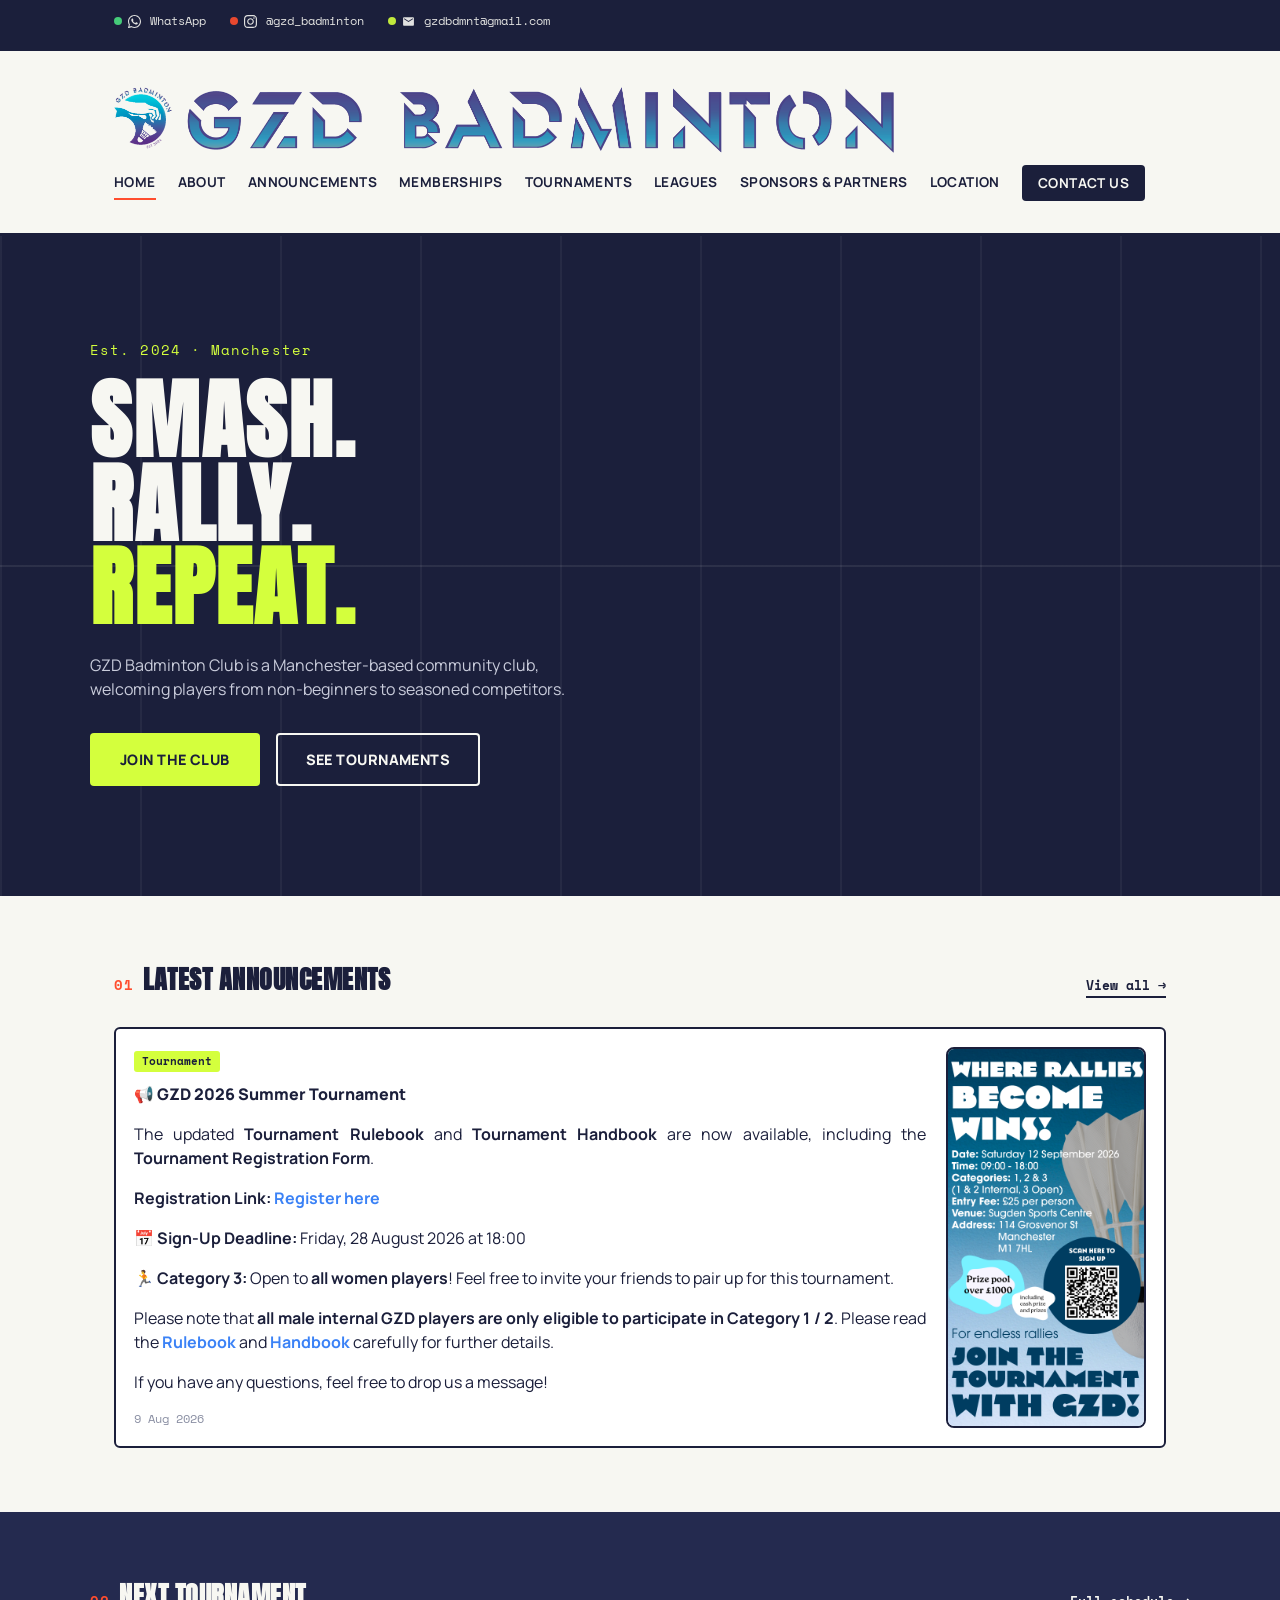
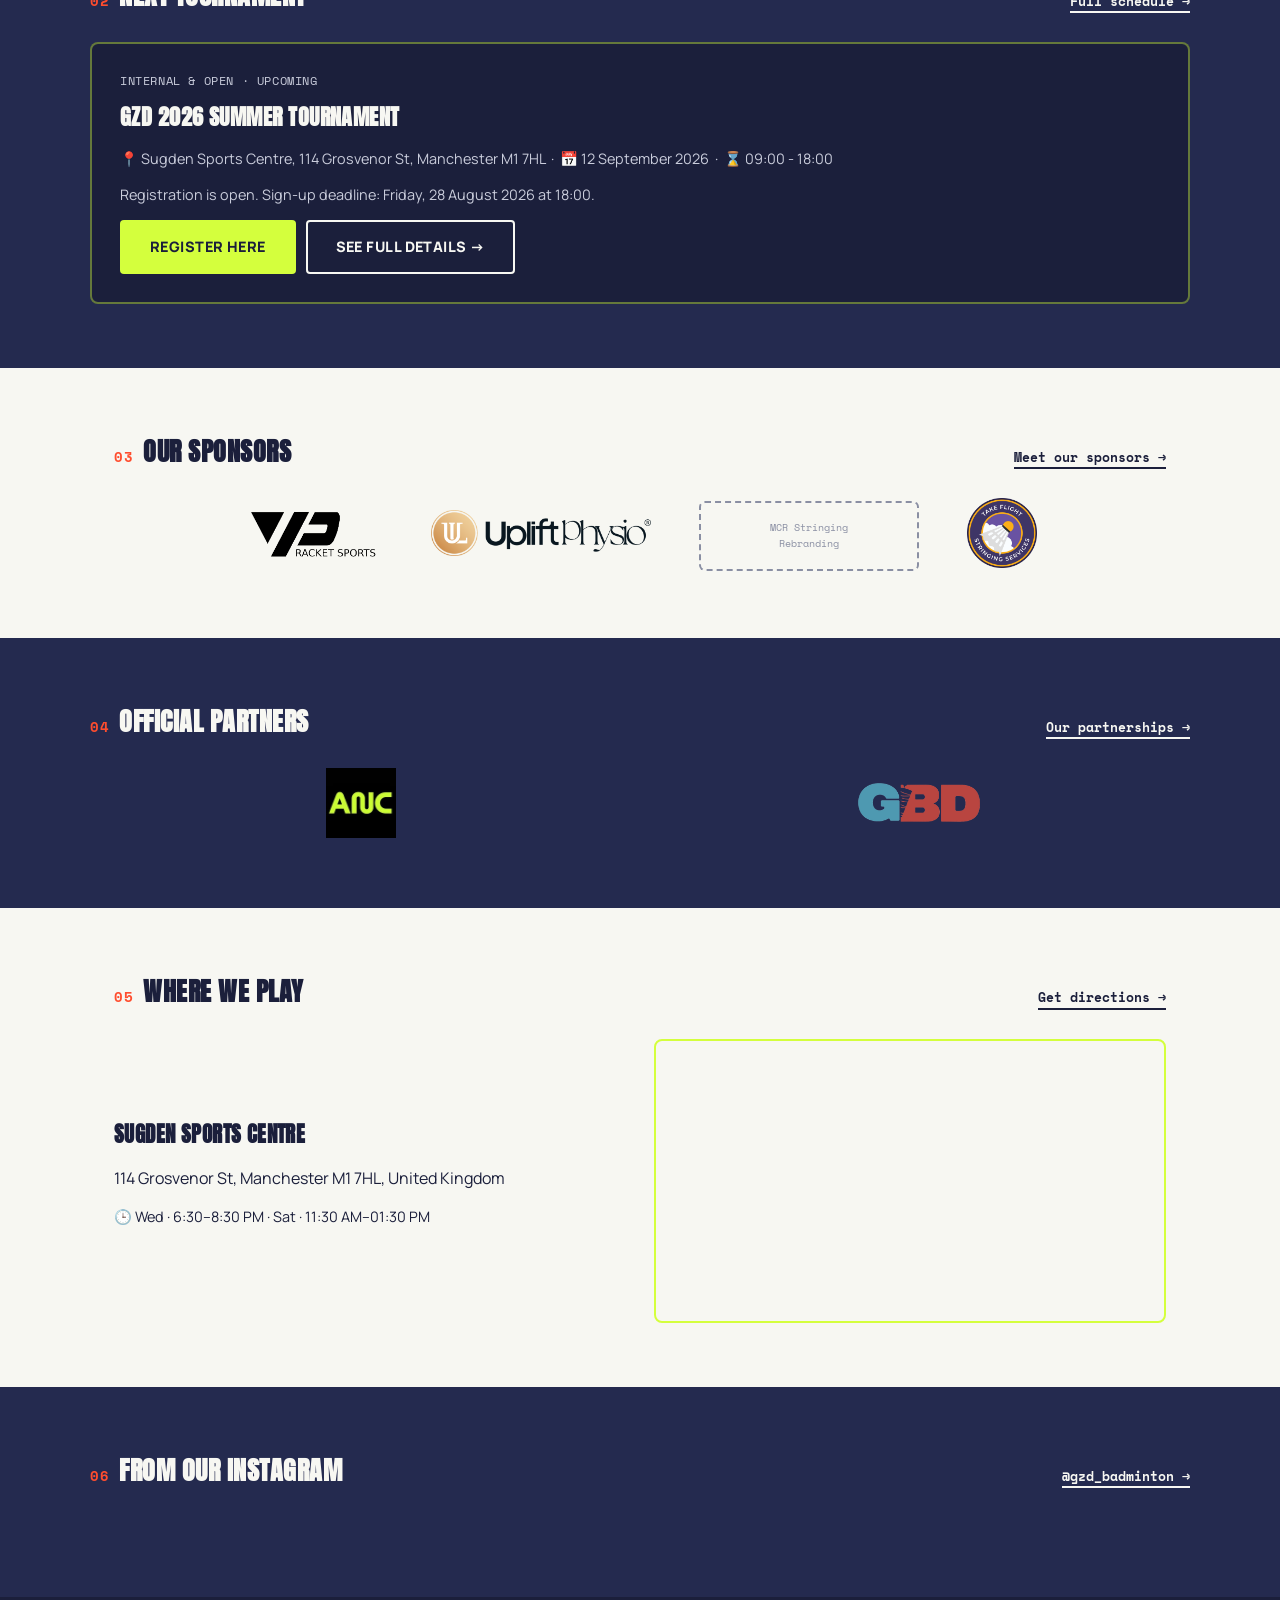
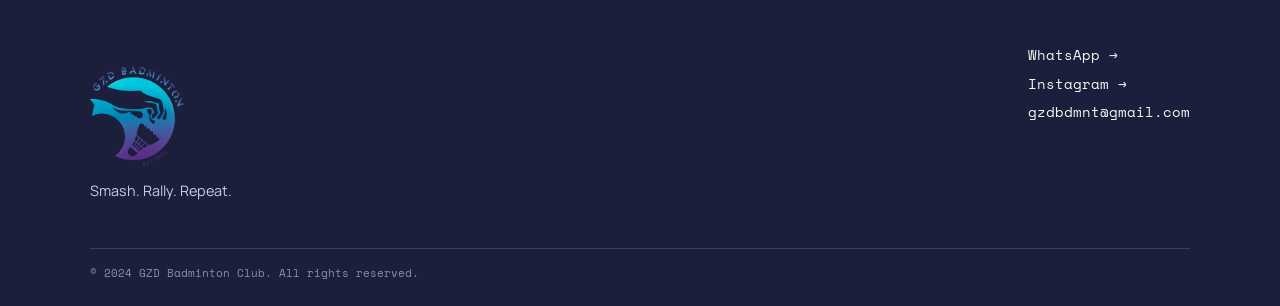
==== index.html @ a843b41e "Refined tournament detail stylings on site" ====
<!DOCTYPE html>
<html lang="en">
<head>
<meta charset="UTF-8">
<meta name="viewport" content="width=device-width, initial-scale=1.0">
<title>GZD Badminton Club</title>
<meta name="description" content="Manchester-based badminton club welcoming players from non-beginners to seasoned competitors. Weekly sessions, leagues, tournaments, and a welcoming community on and off the court.">
<meta property="og:type" content="website">
<meta property="og:title" content="GZD Badminton Club - Manchester Community Badminton">
<meta property="og:description" content="Manchester-based badminton club welcoming players from non-beginners to seasoned competitors. Weekly sessions, leagues, tournaments, and a welcoming community on and off the court.">
<meta property="og:image" content="https://gzdbadminton.club/assets/images/og-preview.jpg">
<meta property="og:image:width" content="1200">
<meta property="og:image:height" content="630">
<meta property="og:url" content="https://gzdbadminton.club/">
<meta name="twitter:card" content="summary_large_image">
<link rel="stylesheet" href="css/styles.css">
<link rel="icon" type="image/png" href="assets/images/club-badge.png">
<link rel="preconnect" href="https://fonts.googleapis.com">
<link href="https://fonts.googleapis.com/css2?family=Anton&family=Space+Mono:wght@400;700&family=Manrope:wght@400;500;700;800&display=swap" rel="stylesheet">
</head>
<body>

<!-- ============ TOP CONTACT STRIP ============ -->
<div class="contact-strip">
  <div class="contact-strip-inner">
    <a href="https://wa.me/447825700395" target="_blank" rel="noopener" class="contact-link">
      <span class="dot dot-wa"></span>
      <svg xmlns="http://www.w3.org/2000/svg" width="13" height="13" viewBox="0 0 24 24" fill="currentColor" aria-hidden="true" style="vertical-align:middle;margin-right:3px"><path d="M17.472 14.382c-.297-.149-1.758-.867-2.03-.967-.273-.099-.471-.148-.67.15-.197.297-.767.966-.94 1.164-.173.199-.347.223-.644.075-.297-.15-1.255-.463-2.39-1.475-.883-.788-1.48-1.761-1.653-2.059-.173-.297-.018-.458.13-.606.134-.133.298-.347.446-.52.149-.174.198-.298.298-.497.099-.198.05-.371-.025-.52-.075-.149-.669-1.612-.916-2.207-.242-.579-.487-.5-.669-.51-.173-.008-.371-.01-.57-.01-.198 0-.52.074-.792.372-.272.297-1.04 1.016-1.04 2.479 0 1.462 1.065 2.875 1.213 3.074.149.198 2.096 3.2 5.077 4.487.709.306 1.262.489 1.694.625.712.227 1.36.195 1.871.118.571-.085 1.758-.719 2.006-1.413.248-.694.248-1.289.173-1.413-.074-.124-.272-.198-.57-.347z"/><path d="M12 0C5.373 0 0 5.373 0 12c0 2.116.553 4.103 1.522 5.828L.057 23.571a.5.5 0 0 0 .611.657l5.913-1.55A11.95 11.95 0 0 0 12 24c6.627 0 12-5.373 12-12S18.627 0 12 0zm0 22c-1.907 0-3.686-.523-5.205-1.431l-.373-.223-3.868 1.014.973-3.77-.244-.389A9.96 9.96 0 0 1 2 12C2 6.477 6.477 2 12 2s10 4.477 10 10-4.477 10-10 10z"/></svg> WhatsApp
    </a>
    <a href="https://instagram.com/gzd_badminton" target="_blank" rel="noopener" class="contact-link">
      <span class="dot dot-ig"></span>
      <svg xmlns="http://www.w3.org/2000/svg" width="13" height="13" viewBox="0 0 24 24" fill="currentColor" aria-hidden="true" style="vertical-align:middle;margin-right:3px"><path d="M12 2.163c3.204 0 3.584.012 4.85.07 3.252.148 4.771 1.691 4.919 4.919.058 1.265.069 1.645.069 4.849 0 3.205-.012 3.584-.069 4.849-.149 3.225-1.664 4.771-4.919 4.919-1.266.058-1.644.07-4.85.07-3.204 0-3.584-.012-4.849-.07-3.26-.149-4.771-1.699-4.919-4.92-.058-1.265-.07-1.644-.07-4.849 0-3.204.013-3.583.07-4.849.149-3.227 1.664-4.771 4.919-4.919 1.266-.057 1.645-.069 4.849-.069zm0-2.163c-3.259 0-3.667.014-4.947.072-4.358.2-6.78 2.618-6.98 6.98-.059 1.281-.073 1.689-.073 4.948 0 3.259.014 3.668.072 4.948.2 4.358 2.618 6.78 6.98 6.98 1.281.058 1.689.072 4.948.072 3.259 0 3.668-.014 4.948-.072 4.354-.2 6.782-2.618 6.979-6.98.059-1.28.073-1.689.073-4.948 0-3.259-.014-3.667-.072-4.947-.196-4.354-2.617-6.78-6.979-6.98-1.281-.059-1.69-.073-4.949-.073zm0 5.838c-3.403 0-6.162 2.759-6.162 6.162s2.759 6.163 6.162 6.163 6.162-2.759 6.162-6.163c0-3.403-2.759-6.162-6.162-6.162zm0 10.162c-2.209 0-4-1.79-4-4 0-2.209 1.791-4 4-4s4 1.791 4 4c0 2.21-1.791 4-4 4zm6.406-11.845c-.796 0-1.441.645-1.441 1.44s.645 1.44 1.441 1.44c.795 0 1.439-.645 1.439-1.44s-.644-1.44-1.439-1.44z"/></svg> @gzd_badminton
    </a>
    <a href="mailto:gzdbdmnt@gmail.com" class="contact-link">
      <span class="dot dot-mail"></span>
      <svg xmlns="http://www.w3.org/2000/svg" width="13" height="13" viewBox="0 0 24 24" fill="currentColor" aria-hidden="true" style="vertical-align:middle;margin-right:3px"><path d="M20 4H4c-1.1 0-2 .9-2 2v12c0 1.1.9 2 2 2h16c1.1 0 2-.9 2-2V6c0-1.1-.9-2-2-2zm0 4l-8 5-8-5V6l8 5 8-5v2z"/></svg> gzdbdmnt@gmail.com
    </a>
  </div>
</div>

<!-- ============ HEADER / NAV ============ -->
<header class="site-header">
  <div class="header-inner">
    <a href="index.html" class="logo">
      <img src="assets/images/club-wordmark.png" alt="GZD Badminton" class="logo-img">
    </a>
    <button id="nav-toggle-btn" class="nav-toggle-btn" aria-label="Toggle navigation" aria-expanded="false">
      <span></span><span></span><span></span>
    </button>
    <nav class="main-nav">
      <a href="index.html" class="active">Home</a>
      <a href="about.html">About</a>
      <a href="announcements.html">Announcements</a>
      <a href="membership.html">Memberships</a>
      <a href="tournaments.html">Tournaments</a>
      <a href="leagues.html">Leagues</a>
      <a href="sponsors.html">Sponsors &amp; Partners</a>
      <a href="location.html">Location</a>
      <a href="contact.html" class="nav-cta">Contact Us</a>
    </nav>
  </div>
</header>

<!-- ============ HERO ============ -->
<section class="hero">
  <div class="hero-court-lines" aria-hidden="true"></div>
  <div class="hero-inner">
    <p class="eyebrow">Est. 2024 &middot; Manchester</p>
    <h1 class="hero-title">SMASH.<br>RALLY.<br><span class="accent">REPEAT.</span></h1>
    <p class="hero-sub">GZD Badminton Club is a Manchester-based community club, welcoming players from non-beginners to seasoned competitors.</p>
    <div class="hero-actions">
      <a href="contact.html" class="btn btn-primary">Join the Club</a>
      <a href="tournaments.html" class="btn btn-ghost">See Tournaments</a>
    </div>
  </div>
</section>

<!-- ============ ANNOUNCEMENTS TEASER ============ -->
<section class="section" id="announcements-teaser">
  <div class="section-head">
    <h2><span class="num">01</span> Latest Announcements</h2>
    <a href="announcements.html" class="see-all">View all &rarr;</a>
  </div>
  <div class="card-row">
    <div class="announcement-card announcement-with-image">
      <div class="announcement-content">
        <span class="tag">Tournament</span>
        <h4>&#128226; GZD 2026 Summer Tournament</h4>
        <p>The updated <strong>Tournament Rulebook</strong> and <strong>Tournament Handbook</strong> are now available, including the <strong>Tournament Registration Form</strong>.</p>
        <p><strong>Registration Link:</strong> <a href="https://forms.gle/jHBLmESLnd1ueZGv7" target="_blank" rel="noopener" class="hl-link">Register here<span class="hl-tooltip">Sign up now!</span></a></p>
        <p>&#128197; <strong>Sign-Up Deadline:</strong> Friday, 28 August 2026 at 18:00</p>
        <p>&#127939; <strong>Category 3:</strong> Open to <strong>all women players</strong>! Feel free to invite your friends to pair up for this tournament.</p>
        <p>Please note that <strong>all male internal GZD players are only eligible to participate in Category 1 / 2</strong>. Please read the <a href="assets/Sept_2026_Tournament/GZD_2026_Tournament_Rulebook_v4.pdf" target="_blank" rel="noopener" class="hl-link">Rulebook<span class="hl-tooltip">View PDF</span></a> and <a href="assets/Sept_2026_Tournament/GZD_Tournament_Handbook_2026.pdf" target="_blank" rel="noopener" class="hl-link">Handbook<span class="hl-tooltip">View PDF</span></a> carefully for further details.</p>
        <p>If you have any questions, feel free to drop us a message!</p>
        <span class="date">9 Aug 2026</span>
      </div>
      <img src="assets/Sept_2026_Tournament/GZD_2026_Summer_Tournament_Poster.png" alt="GZD 2026 Summer Tournament poster" class="announcement-image">
    </div>
  </div>
</section>

<!-- ============ TOURNAMENT TEASER ============ -->
<!--
  MAINTENANCE NOTE: this card should always mirror the current
  "Upcoming Tournaments" entry in tournaments.html. When that
  page is updated, update this teaser to match (or change to
  the "no tournament" placeholder text if there's nothing
  upcoming). The whole card links through to tournaments.html.
-->
<section class="section section-dark">
  <div class="section-head">
    <h2><span class="num">02</span> Next Tournament</h2>
    <a href="tournaments.html" class="see-all">Full schedule &rarr;</a>
  </div>
  <div class="tournament-card-full">
    <div class="tournament-info">
      <p class="tournament-tag">INTERNAL &amp; OPEN &middot; UPCOMING</p>
      <h3>GZD 2026 Summer Tournament</h3>
      <p class="tournament-meta">&#128205; Sugden Sports Centre, 114 Grosvenor St, Manchester M1 7HL &nbsp;&middot;&nbsp; &#128197; 12 September 2026 &nbsp;&middot;&nbsp; &#8987; 09:00 - 18:00</p>
      <p class="tournament-meta">Registration is open. Sign-up deadline: Friday, 28 August 2026 at 18:00.</p>
      <div style="display:flex;flex-wrap:wrap;gap:10px;margin-top:10px;">
        <a href="https://forms.gle/jHBLmESLnd1ueZGv7" target="_blank" rel="noopener" class="btn btn-primary">Register Here</a>
        <a href="tournaments.html" class="btn btn-ghost">See Full Details &rarr;</a>
      </div>
    </div>
  </div>
</section>

<!-- ============ SPONSORS STRIP ============ -->
<section class="section">
  <div class="section-head">
    <h2><span class="num">03</span> Our Sponsors</h2>
    <a href="sponsors.html#sponsors" class="see-all">Meet our sponsors &rarr;</a>
  </div>
  <div class="sponsor-strip">
    <a href="https://vpracketsports.co.uk/" target="_blank" rel="noopener">
      <img src="assets/images/VP_Logo_RS_Horizontal.png" alt="VP Racket Sports logo" class="sponsor-logo-img">
    </a>
    <a href="https://www.upliftphysio.co.uk/" target="_blank" rel="noopener">
      <img src="assets/images/Uplift_physio_logo.webp" alt="Uplift Physio logo" class="sponsor-logo-img">
    </a>
    <div class="sponsor-slot" style="font-size:0.65rem;">MCR Stringing<br>Rebranding</div>
    <a href="https://www.instagram.com/takeflightstringing/" target="_blank" rel="noopener">
      <img src="assets/images/MCR_Take_Flight_logo.png" alt="MCR Take Flight logo" class="sponsor-logo-img">
    </a>
  </div>
</section>

<!-- ============ PARTNERS STRIP ============ -->
<section class="section section-dark">
  <div class="section-head">
    <h2><span class="num">04</span> Official Partners</h2>
    <a href="sponsors.html#partners" class="see-all">Our partnerships &rarr;</a>
  </div>
  <div class="sponsor-strip partner-strip">
    <a href="https://www.instagram.com/manchester.anc/" target="_blank" rel="noopener">
      <img src="assets/images/Manchester_ANC_logo.jpg" alt="Manchester ANC logo" class="sponsor-logo-img">
    </a>
    <a href="https://www.greatbritishdoner.com/" target="_blank" rel="noopener" class="strip-link" data-name="Great British Doner">
      <img src="assets/images/great-british-doner-logo.png" alt="Great British Doner logo" class="sponsor-logo-img">
    </a>
  </div>
</section>

<!-- ============ LOCATION TEASER ============ -->
<section class="section">
  <div class="section-head">
    <h2><span class="num">05</span> Where We Play</h2>
    <a href="location.html" class="see-all">Get directions &rarr;</a>
  </div>
  <div class="location-card">
    <div>
      <h3>Sugden Sports Centre</h3>
      <p>114 Grosvenor St, Manchester M1 7HL, United Kingdom</p>
      <p class="tournament-meta">🕒 Wed &middot; 6:30&ndash;8:30 PM &middot; Sat &middot; 11:30 AM&ndash;01:30 PM</p>
    </div>
    <div class="map-embed-wrap">
      <iframe class="map-embed" src="https://www.google.com/maps/embed?pb=!1m18!1m12!1m3!1d2374.848945107397!2d-2.2388862230264333!3d53.47115966537699!2m3!1f0!2f0!3f0!3m2!1i1024!2i768!4f13.1!3m3!1m2!1s0x487bb19313a21b19%3A0x2110fde1510f2b34!2sSugden%20Sports%20Centre!5e0!3m2!1sen!2snl!4v1782262555022!5m2!1sen!2snl" loading="lazy" referrerpolicy="no-referrer-when-downgrade" title="Venue map"></iframe>
    </div>
  </div>
</section>

<!-- ============ INSTAGRAM FEED ============ -->
<section class="section section-dark">
  <div class="section-head">
    <h2><span class="num">06</span> From Our Instagram</h2>
    <a href="https://instagram.com/gzd_badminton" target="_blank" rel="noopener" class="see-all">@gzd_badminton &rarr;</a>
  </div>
  <div class="instagram-grid">
    <blockquote class="instagram-media" data-instgrm-permalink="https://www.instagram.com/p/Daia4rusORI/" data-instgrm-version="14"></blockquote>
    <blockquote class="instagram-media" data-instgrm-permalink="https://www.instagram.com/p/DaFPNnHsWdB/" data-instgrm-version="14"></blockquote>
    <blockquote class="instagram-media" data-instgrm-permalink="https://www.instagram.com/p/DZqYLaat66b/" data-instgrm-version="14"></blockquote>
    <blockquote class="instagram-media" data-instgrm-permalink="https://www.instagram.com/p/DYw5mwrtFrS/" data-instgrm-version="14"></blockquote>
    <blockquote class="instagram-media" data-instgrm-permalink="https://www.instagram.com/p/DYj5NTRDfmm/" data-instgrm-version="14"></blockquote>
    <blockquote class="instagram-media" data-instgrm-permalink="https://www.instagram.com/p/DYedNxEiNuS/" data-instgrm-version="14"></blockquote>
  </div>
  <script async src="//www.instagram.com/embed.js"></script>
</section>

<!-- ============ FOOTER ============ -->
<footer class="site-footer">
  <div class="footer-inner">
    <div>
      <p class="logo footer-logo"><img src="assets/images/club-badge.png" alt="GZD Badminton" class="footer-logo-img"></p>
      <p class="footer-tagline">Smash. Rally. Repeat.</p>
    </div>
    <div class="footer-contact">
      <a href="https://wa.me/447825700395" target="_blank" rel="noopener">WhatsApp &rarr;</a>
      <a href="https://instagram.com/gzd_badminton" target="_blank" rel="noopener">Instagram &rarr;</a>
      <a href="mailto:gzdbdmnt@gmail.com">gzdbdmnt@gmail.com</a>
    </div>
  </div>
  <p class="footer-copyright">&copy; 2024 GZD Badminton Club. All rights reserved.</p>
</footer>

<script src="js/nav.js"></script>
</body>
</html>
---- css/styles.css ----
/* ===== Tokens =====
   Color:
   --court-indigo   #1B1F3B  (deep background, indoor court-under-lights)
   --shuttle-white  #F7F7F2  (off-white, cork/feather)
   --volt           #D4FF3D  (energetic accent, primary CTA)
   --smash-orange   #FF4D2E  (secondary accent, urgency/tags)
   --line-grey      #8A8FA3  (muted text/lines)
   Type:
   Display: Anton (condensed, bold, scoreboard energy)
   Body: Manrope
   Data/utility: Space Mono (countdown, dates, tags)
*/

:root{
  --court-indigo:#1B1F3B;
  --court-indigo-2:#242A4F;
  --shuttle-white:#F7F7F2;
  --volt:#D4FF3D;
  --smash-orange:#FF4D2E;
  --line-grey:#8A8FA3;
  --max-w:1100px;
}

*{box-sizing:border-box;}
html{scroll-behavior:smooth;}
body{
  margin:0;
  background:var(--shuttle-white);
  color:var(--court-indigo);
  font-family:'Manrope',sans-serif;
  line-height:1.5;
  overflow-x:hidden;
}
a{color:inherit;text-decoration:none;}
h1,h2,h3{font-family:'Anton',sans-serif;letter-spacing:0.02em;margin:0;text-transform:uppercase;}

/* ===== Contact strip ===== */
.contact-strip{background:var(--court-indigo);color:var(--shuttle-white);font-family:'Space Mono',monospace;font-size:0.78rem;padding-bottom:8px;}
.contact-strip-inner{max-width:var(--max-w);margin:0 auto;padding:12px 24px;display:flex;gap:24px;flex-wrap:wrap;}
.contact-link{display:inline-flex;align-items:center;gap:6px;opacity:0.9;}
.contact-link:hover{opacity:1;color:var(--volt);}
.dot{width:8px;height:8px;border-radius:50%;display:inline-block;}
.dot-wa{background:#4ADE80;}
.dot-ig{background:var(--smash-orange);}
.dot-mail{background:var(--volt);}

/* ===== Header ===== */
.site-header{background:var(--shuttle-white);border-bottom:3px solid var(--court-indigo);}
.header-inner{max-width:var(--max-w);margin:0 auto;padding:32px 24px;display:flex;justify-content:space-between;align-items:center;flex-wrap:wrap;gap:12px;}
.logo{font-family:'Anton',sans-serif;font-size:1.3rem;letter-spacing:0.03em;display:flex;align-items:center;gap:8px;}
.logo-img{height:70px;width:auto;display:block;}
.main-nav{display:flex;gap:22px;align-items:center;flex-wrap:wrap;font-weight:700;font-size:0.85rem;text-transform:uppercase;letter-spacing:0.03em;}
.main-nav a{padding:6px 0;border-bottom:2px solid transparent;}
.main-nav a:hover,.main-nav a.active{border-bottom-color:var(--smash-orange);}
.nav-cta{background:var(--court-indigo);color:var(--shuttle-white)!important;padding:8px 16px!important;border-radius:4px;border-bottom:none!important;}
.nav-cta:hover{background:var(--smash-orange);border-bottom:none!important;}

/* ===== Hero ===== */
.hero{position:relative;background:var(--court-indigo);color:var(--shuttle-white);overflow:hidden;padding:90px 24px 110px;}
.hero-court-lines{position:absolute;inset:0;
  background-image:
    linear-gradient(transparent 0 calc(50% - 1px), rgba(247,247,242,0.08) calc(50% - 1px) calc(50% + 1px), transparent calc(50% + 1px) 100%),
    repeating-linear-gradient(90deg, rgba(247,247,242,0.05) 0 2px, transparent 2px 140px);
  pointer-events:none;
}
.hero-inner{max-width:var(--max-w);margin:0 auto;position:relative;}
.eyebrow{font-family:'Space Mono',monospace;color:var(--volt);font-size:0.85rem;letter-spacing:0.08em;margin-bottom:18px;}
.hero-title{font-size:clamp(3rem,8vw,5.5rem);line-height:0.95;}
.hero-title .accent{color:var(--volt);}
.hero-sub{max-width:480px;margin:24px 0 32px;color:#C9CCDB;}
.hero-actions{display:flex;gap:16px;flex-wrap:wrap;}

.btn{display:inline-block;padding:14px 28px;font-weight:800;font-size:0.9rem;text-transform:uppercase;letter-spacing:0.03em;border-radius:4px;border:2px solid transparent;cursor:pointer;}
.btn-primary{background:var(--volt);color:var(--court-indigo);}
.btn-primary:hover{background:var(--shuttle-white);}
.btn-ghost{border-color:var(--shuttle-white);color:var(--shuttle-white);}
.btn-ghost:hover{background:var(--shuttle-white);color:var(--court-indigo);}
.btn-outline-dark{border-color:var(--court-indigo);color:var(--court-indigo);background:transparent;}
.btn-outline-dark:hover{background:var(--court-indigo);color:var(--shuttle-white);}
.btn-disabled{opacity:0.5;cursor:not-allowed;width:100%;margin-top:14px;}
.btn-disabled-inline{opacity:0.5;cursor:not-allowed;}

/* ===== Page banner (sub-pages) ===== */
.page-banner{position:relative;background:var(--court-indigo);color:var(--shuttle-white);overflow:hidden;padding:64px 24px 56px;}
.page-banner-inner{max-width:var(--max-w);margin:0 auto;position:relative;}
.page-title{font-size:clamp(2.2rem,6vw,3.4rem);}
.page-sub{max-width:520px;margin:18px 0 0;color:#C9CCDB;}

/* ===== Filters ===== */
.card-row.card-row-wide{grid-template-columns:1fr;}

/* ===== Sections ===== */
.section{max-width:var(--max-w);margin:0 auto;padding:64px 24px;}
.section-dark{background:var(--court-indigo-2);max-width:none;color:var(--shuttle-white);}
.section-dark > *{max-width:var(--max-w);margin-left:auto;margin-right:auto;}
.section-dark .tournament-meta,.section-dark p{color:#C9CCDB;}
.section-head{display:flex;justify-content:space-between;align-items:baseline;margin-bottom:28px;flex-wrap:wrap;gap:10px;}
.section-head h2{font-size:1.6rem;display:flex;align-items:baseline;gap:10px;}
.num{font-family:'Space Mono',monospace;font-size:0.9rem;color:var(--smash-orange);}
.see-all{font-family:'Space Mono',monospace;font-size:0.8rem;font-weight:700;border-bottom:2px solid currentColor;}

/* ===== Announcement cards ===== */
.card-row{display:grid;grid-template-columns:repeat(auto-fit,minmax(240px,1fr));gap:18px;}
.announcement-card{background:#fff;border:2px solid var(--court-indigo);border-radius:6px;padding:18px;}
.announcement-card .tag{font-family:'Space Mono',monospace;font-size:0.7rem;background:var(--volt);color:var(--court-indigo);padding:2px 8px;border-radius:3px;display:inline-block;margin-bottom:10px;font-weight:700;}
.announcement-card h4{margin:0 0 8px;font-size:1rem;font-weight:800;}
.announcement-card .date{font-family:'Space Mono',monospace;font-size:0.75rem;color:var(--line-grey);display:block;margin-top:10px;}
.announcement-card.announcement-with-image{display:flex;gap:20px;align-items:stretch;}
.announcement-content{flex:1 1 auto;min-width:0;}
.announcement-card .announcement-image{flex:0 0 auto;width:200px;height:auto;align-self:stretch;object-fit:cover;margin:0;border:2px solid var(--court-indigo);border-radius:8px;}
@media (max-width:640px){
  .announcement-card.announcement-with-image{flex-direction:column;}
  .announcement-card .announcement-image{width:100%;max-width:280px;height:220px;align-self:center;margin-top:14px;}
}
.loading-msg,.error-msg{font-family:'Space Mono',monospace;color:var(--line-grey);}

/* ===== Membership page ===== */
.membership-image{display:block;max-width:600px;width:100%;margin:0 auto;border:2px solid var(--court-indigo);border-radius:8px;}
.section-dark .membership-image{border-color:var(--volt);}

/* ===== Tournament list (Tournaments page + homepage teaser) ===== */
.tournament-list{display:flex;flex-direction:column;gap:18px;}
.tournament-card-full{background:var(--court-indigo);border:2px solid var(--volt);border-radius:8px;padding:28px;display:flex;justify-content:space-between;gap:28px;flex-wrap:wrap;color:var(--shuttle-white);position:relative;}
.section-dark .tournament-card-full{border-color:rgba(212,255,61,0.4);}
.tournament-corner-logo{position:absolute;bottom:14px;right:28px;height:150px;width:auto;max-width:340px;object-fit:contain;}
.has-corner-logo .tournament-meta,.has-corner-logo .tournament-info>p{max-width:calc(100% - 220px);}
.result-text{font-weight:700;margin-top:10px;}
.result-pending{color:var(--line-grey);font-weight:400;font-style:italic;}

/* ===== Tournament card shared bits (tag, meta, countdown) ===== */
.tournament-tag{font-family:'Space Mono',monospace;color:var(--smash-orange);font-size:0.75rem;letter-spacing:0.05em;margin:0 0 10px;}
.tournament-info h3{font-size:1.4rem;margin-bottom:10px;}
.tournament-meta{font-size:0.9rem;}
.countdown-box{background:rgba(247,247,242,0.05);border:1px solid rgba(247,247,242,0.15);border-radius:6px;padding:18px;min-width:260px;}
.countdown-label{font-family:'Space Mono',monospace;font-size:0.75rem;color:var(--line-grey);margin:0 0 10px;}
.countdown-timer{display:flex;gap:10px;}
.countdown-timer div{background:var(--court-indigo-2);border-radius:4px;padding:8px 0;flex:1;text-align:center;}
.countdown-timer span{display:block;font-family:'Space Mono',monospace;font-size:1.3rem;font-weight:700;color:var(--volt);}
.countdown-timer label{font-size:0.65rem;color:var(--line-grey);text-transform:uppercase;}

/* ===== Sponsors ===== */
.sponsor-strip{display:flex;flex-wrap:wrap;justify-content:center;align-items:center;gap:48px;}
.sponsor-slot{border:2px dashed var(--line-grey);border-radius:6px;height:90px;display:flex;align-items:center;justify-content:center;font-family:'Space Mono',monospace;font-size:0.75rem;color:var(--line-grey);text-align:center;padding:8px;}
.sponsor-strip .sponsor-logo-img{height:70px;width:auto;max-width:220px;object-fit:contain;}
.sponsor-strip .sponsor-slot{width:220px;height:70px;flex:0 0 auto;}

.sponsor-strip.partner-strip{display:grid;grid-template-columns:repeat(auto-fit,minmax(150px,1fr));gap:16px;justify-content:normal;}
.sponsor-strip.partner-strip .sponsor-logo-img{height:70px;width:100%;max-width:none;object-fit:contain;}

.sponsor-tier{margin-bottom:40px;}
.sponsor-tier-name{font-family:'Space Mono',monospace;font-size:0.85rem;letter-spacing:0.06em;color:var(--smash-orange);text-transform:uppercase;margin-bottom:18px;font-weight:700;}
.sponsor-grid{display:grid;grid-template-columns:repeat(auto-fit,minmax(200px,1fr));gap:18px;}
.sponsor-card{background:#fff;border:2px solid var(--court-indigo);border-radius:6px;padding:20px;text-align:center;display:block;}
.sponsor-card .sponsor-logo-img{max-height:60px;max-width:100%;object-fit:contain;margin:0 auto 14px;display:block;}
.sponsor-card .sponsor-slot{margin:0 auto 14px;}
.sponsor-card h4{margin:0 0 6px;font-size:0.95rem;font-weight:800;color:var(--court-indigo);}
.sponsor-blurb{font-size:0.85rem;color:var(--line-grey);margin:0;}
.section-dark .sponsor-card h4{color:var(--court-indigo);}
.section-dark .sponsor-card .sponsor-blurb{color:var(--line-grey);}

/* ===== Location (map embed, reused inside venue cards) ===== */
.map-embed-wrap{flex:1;min-width:280px;border-radius:8px;overflow:hidden;border:2px solid var(--volt);}
.map-embed{width:100%;height:280px;border:0;display:block;}

/* ===== Location (homepage teaser) ===== */
.location-card{display:flex;gap:32px;flex-wrap:wrap;align-items:center;}
.location-card > div:first-child{flex:1;min-width:220px;}
.location-card h3{font-size:1.3rem;margin-bottom:10px;}
.map-placeholder{flex:1;min-width:240px;height:160px;background:rgba(247,247,242,0.06);border:2px dashed var(--line-grey);border-radius:6px;display:flex;align-items:center;justify-content:center;font-family:'Space Mono',monospace;font-size:0.8rem;color:var(--line-grey);}

/* ===== About page ===== */
.prose p{margin:0 0 16px;max-width:680px;line-height:1.7;}
.prose p:last-child{margin-bottom:0;}
.mission-callout{font-family:'Anton',sans-serif;text-transform:none;letter-spacing:normal;}
.mission-callout p{font-size:1.4rem;line-height:1.4;max-width:760px;}
.organiser-card{display:flex;gap:24px;align-items:flex-start;flex-wrap:wrap;}
.organiser-avatar{width:64px;height:64px;border-radius:50%;background:var(--court-indigo);color:var(--volt);display:flex;align-items:center;justify-content:center;font-size:1.6rem;flex-shrink:0;}
.organiser-card h3{font-family:'Anton',sans-serif;text-transform:uppercase;font-size:1.2rem;margin-bottom:10px;}

/* ===== Contact page ===== */
.contact-grid{display:grid;grid-template-columns:repeat(auto-fit,minmax(220px,1fr));gap:18px;}
.contact-card{display:block;background:#fff;border:2px solid var(--court-indigo);border-radius:8px;padding:24px;}
.contact-card:hover{border-color:var(--smash-orange);}
.contact-card .dot{width:12px;height:12px;margin-bottom:14px;}
.contact-card-icon{display:inline-flex;align-items:center;justify-content:center;width:44px;height:44px;border-radius:50%;margin-bottom:14px;color:var(--shuttle-white);}
.contact-card-icon.icon-wa{background:#4ADE80;}
.contact-card-icon.icon-ig{background:var(--smash-orange);}
.contact-card-icon.icon-mail{background:var(--volt);color:var(--court-indigo);}
.contact-card h3{font-family:'Anton',sans-serif;text-transform:uppercase;font-size:1.1rem;margin-bottom:8px;}
.contact-card p{margin:0;color:var(--line-grey);font-size:0.9rem;}
.contact-form-embed{width:100%;height:600px;border:0;border-radius:8px;background:#fff;display:block;}

/* ===== Instagram embed placeholder ===== */
#instagram-feed-embed:empty,
#instagram-feed-embed:has(> p.loading-msg:only-child){
  border:2px dashed var(--line-grey);border-radius:8px;padding:48px 24px;text-align:center;
}

/* ===== Footer ===== */
.site-footer{background:var(--court-indigo);color:var(--shuttle-white);padding:48px 24px 24px;}
.footer-inner{max-width:var(--max-w);margin:0 auto;display:flex;justify-content:space-between;flex-wrap:wrap;gap:24px;}
.footer-logo{margin-bottom:10px;}
.footer-logo-img{height:100px;width:auto;display:block;}
.footer-tagline{color:#C9CCDB;max-width:320px;font-size:0.9rem;}
.footer-contact{display:flex;flex-direction:column;gap:8px;font-family:'Space Mono',monospace;font-size:0.85rem;}
.footer-contact a:hover{color:var(--volt);}
.footer-copyright{max-width:var(--max-w);margin:32px auto 0;font-family:'Space Mono',monospace;font-size:0.7rem;color:var(--line-grey);border-top:1px solid rgba(247,247,242,0.15);padding-top:16px;}

/* ===== Hamburger menu ===== */
.nav-toggle-input{display:none;}
.nav-toggle-btn{display:none;flex-direction:column;justify-content:center;gap:5px;cursor:pointer;padding:8px;background:none;border:none;-webkit-appearance:none;appearance:none;width:40px;height:40px;z-index:100;}
.nav-toggle-btn span{display:block;width:24px;height:3px;background:var(--court-indigo);border-radius:2px;transition:transform 0.2s,opacity 0.2s;}

@media (max-width:860px){
  .nav-toggle-btn{display:flex;}
  .main-nav{
    display:none;
    flex-direction:column;
    position:absolute;
    top:100%;
    left:0;right:0;
    background:var(--shuttle-white);
    border-top:3px solid var(--court-indigo);
    border-bottom:3px solid var(--court-indigo);
    padding:16px 24px 20px;
    gap:14px;
    z-index:99;
    box-shadow:0 8px 24px rgba(0,0,0,0.12);
  }
  .main-nav.nav-open{display:flex;}
  .nav-toggle-btn.nav-toggle-active span:nth-child(1){transform:translateY(7px) rotate(45deg);}
  .nav-toggle-btn.nav-toggle-active span:nth-child(2){opacity:0;}
  .nav-toggle-btn.nav-toggle-active span:nth-child(3){transform:translateY(-7px) rotate(-45deg);}
  .header-inner{position:relative;flex-wrap:nowrap;}
  .logo-img{height:26px;}
  .tournament-card-full{padding:20px;}
}

@media (max-width:380px){
  .logo-img{height:22px;}
}

@media (max-width:600px){
  .tournament-corner-logo{position:static;flex:0 0 100%;order:3;height:90px;max-width:200px;margin:14px auto 0;display:block;}
  .has-corner-logo .tournament-meta,.has-corner-logo .tournament-info>p{max-width:none;}
}

/* ===== Reduced motion ===== */
@media (prefers-reduced-motion: reduce){
  html{scroll-behavior:auto;}
}

/* ===== Focus visibility ===== */
a:focus-visible,button:focus-visible{outline:3px solid var(--smash-orange);outline-offset:2px;}
/* ===== Contact strip icons ===== */
.contact-link svg{flex-shrink:0;}

/* ===== Inline contact mentions w/ tooltip ===== */
.hl-link{
  position:relative;
  color:#3B82F6;
  font-weight:700;
  text-decoration:none;
}
.hl-link:hover,.hl-link:focus-visible{color:#1D64D8;}
.hl-link .hl-tooltip{
  position:absolute;
  left:50%;
  bottom:calc(100% + 8px);
  transform:translate(-50%,4px);
  background:var(--court-indigo);
  color:var(--shuttle-white);
  font-family:'Space Mono',monospace;
  font-size:0.7rem;
  line-height:1.3;
  white-space:nowrap;
  padding:6px 10px;
  border-radius:6px;
  opacity:0;
  visibility:hidden;
  pointer-events:none;
  transition:opacity 0.15s ease, transform 0.15s ease;
  z-index:10;
}
.hl-link .hl-tooltip::after{
  content:"";
  position:absolute;
  top:100%;
  left:50%;
  transform:translateX(-50%);
  border:5px solid transparent;
  border-top-color:var(--court-indigo);
}
.hl-link:hover .hl-tooltip,
.hl-link:focus-visible .hl-tooltip{
  opacity:1;
  visibility:visible;
  transform:translate(-50%,0);
}

/* ===== About page milestones ===== */
.milestones{margin-top:24px;}
.milestone-list{list-style:none;padding:0;margin:10px 0 0;}
.milestone-list li{display:flex;gap:14px;padding:10px 0;border-bottom:1px solid rgba(27,31,59,0.1);font-size:0.9rem;line-height:1.4;}
.milestone-list li:last-child{border-bottom:none;}
.milestone-year{font-family:'Space Mono',monospace;font-size:0.78rem;color:var(--smash-orange);font-weight:700;min-width:64px;padding-top:1px;}

/* ===== Tournament result blocks ===== */
.result-block{margin-top:10px;}
.result-text{margin:4px 0;font-weight:700;font-size:0.9rem;}
.result-2nd{color:#C9CCDB;}
.result-3rd{color:#C9CCDB;font-weight:400;}
.section-dark .result-2nd,.section-dark .result-3rd{color:#8A8FA3;}

/* ===== Leagues page grade cards ===== */
.grades-grid{display:grid;grid-template-columns:repeat(auto-fit,minmax(240px,1fr));gap:14px;margin-top:28px;}
.grade-card{background:var(--court-indigo);border:1px solid rgba(212,255,61,0.25);border-radius:6px;padding:16px;display:flex;gap:14px;align-items:flex-start;}
.grade-card-full-width{grid-column:1/-1;}
.grade-code{font-family:'Anton',sans-serif;font-size:1.1rem;color:var(--volt);min-width:44px;padding-top:2px;}
.grade-label{font-family:'Space Mono',monospace;font-size:0.72rem;color:var(--smash-orange);font-weight:700;text-transform:uppercase;margin:0 0 6px;letter-spacing:0.04em;}
.grade-body p{margin:0;font-size:0.85rem;color:#C9CCDB;line-height:1.5;}
.grades-note{font-family:'Space Mono',monospace;font-size:0.78rem;color:var(--line-grey);margin-top:20px;font-style:italic;}

/* ===== Tournament photo placeholder ===== */
.tournament-photo-placeholder{
  min-width:200px;flex:1;border:2px dashed rgba(212,255,61,0.3);
  border-radius:6px;display:flex;align-items:center;justify-content:center;
  padding:24px;min-height:120px;
}
.tournament-photo-placeholder p{
  font-family:'Space Mono',monospace;font-size:0.75rem;
  color:var(--line-grey);margin:0;text-align:center;
}

/* ===== Justified prose (desktop only, avoids river effect on mobile) ===== */
@media (min-width:480px){
  .announcement-card p,
  .prose p,
  .grade-body p{
    text-align:justify;
  }
}

/* ===== Sponsor/partner hover cards ===== */
a.sponsor-card,
.sponsor-strip a{position:relative;}

a.sponsor-card::after,
.sponsor-strip a::after{
  content:'Visit website \2192';
  position:absolute;
  bottom:calc(100% + 8px);
  left:50%;
  transform:translateX(-50%) translateY(6px);
  background:var(--court-indigo);
  color:var(--volt);
  font-family:'Space Mono',monospace;
  font-size:0.72rem;
  font-weight:700;
  padding:6px 12px;
  border-radius:4px;
  white-space:nowrap;
  opacity:0;
  pointer-events:none;
  transition:opacity 0.15s ease,transform 0.15s ease;
  z-index:20;
  box-shadow:0 4px 12px rgba(0,0,0,0.2);
}

a.sponsor-card:hover::after,
.sponsor-strip a:hover::after{
  opacity:1;
  transform:translateX(-50%) translateY(0);
}

a.sponsor-card{transition:transform 0.2s ease,border-color 0.2s ease,box-shadow 0.2s ease;}
a.sponsor-card:hover{
  border-color:var(--volt);
  transform:translateY(-3px);
  box-shadow:0 8px 20px rgba(0,0,0,0.12);
}

/* ===== Tournament photo carousel ===== */
.carousel{flex:1;min-width:280px;max-width:480px;border-radius:8px;overflow:hidden;position:relative;}
.carousel-track{display:flex;transition:transform 0.5s ease;height:320px;}
.carousel-img{min-width:100%;width:100%;height:320px;object-fit:cover;flex-shrink:0;}
.carousel-dots{display:flex;justify-content:center;gap:8px;padding:10px 0 4px;}
.carousel-dot{width:8px;height:8px;border-radius:50%;background:rgba(212,255,61,0.35);cursor:pointer;border:none;transition:width 0.2s ease,background 0.2s ease;}
.carousel-dot.active{width:18px;border-radius:4px;background:var(--volt);}
.carousel-caption{font-family:'Space Mono',monospace;font-size:0.72rem;color:#C9CCDB;text-align:center;margin:6px 0 0;padding:0 8px;line-height:1.5;min-height:2.8em;transition:opacity 0.3s ease;}
.carousel-caption.fading{opacity:0;}

/* Equalise all past tournament card heights */
.tournament-list .tournament-card-full{align-items:stretch;}
.tournament-list .tournament-info{flex:1;}

/* ===== Instagram embed grid ===== */
.instagram-grid{display:grid;grid-template-columns:repeat(3,1fr);gap:16px;}
.instagram-grid .instagram-media{margin:0!important;min-width:0!important;width:100%!important;}
@media(max-width:640px){.instagram-grid{grid-template-columns:1fr;}}
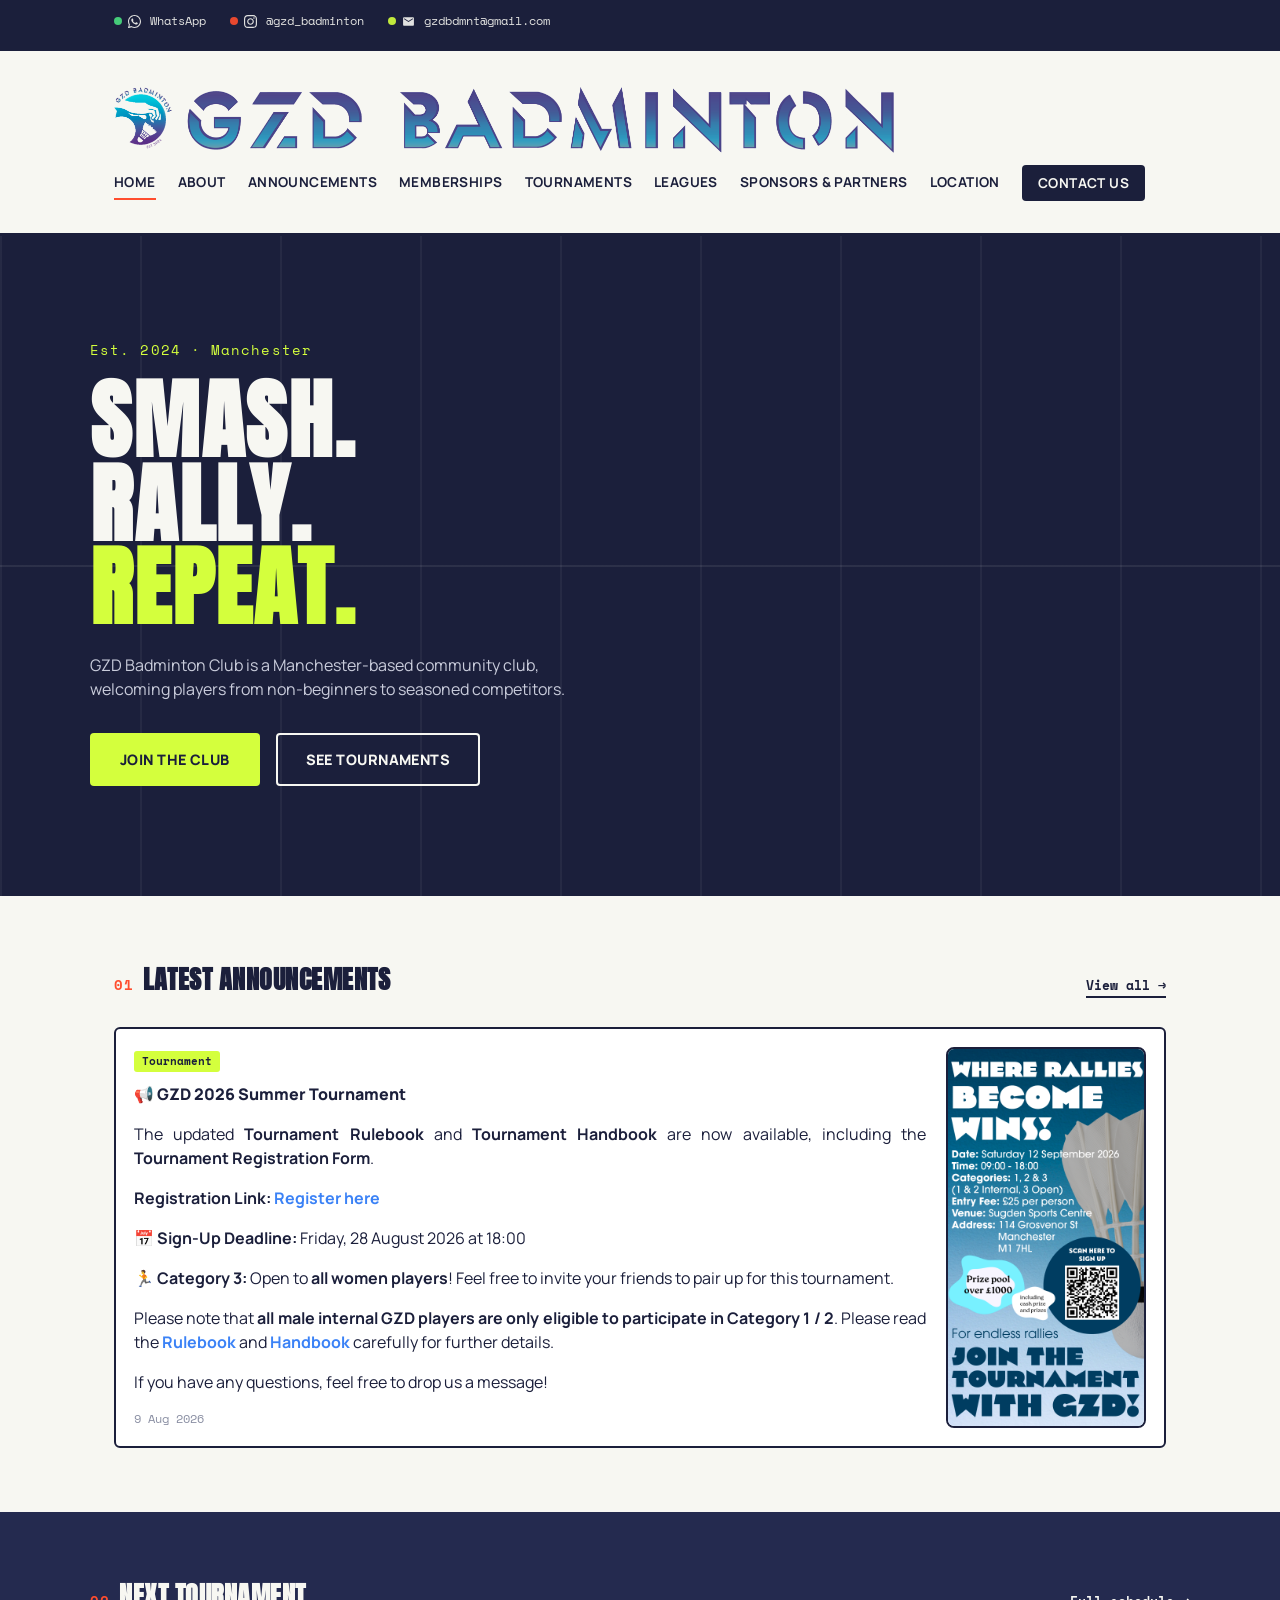
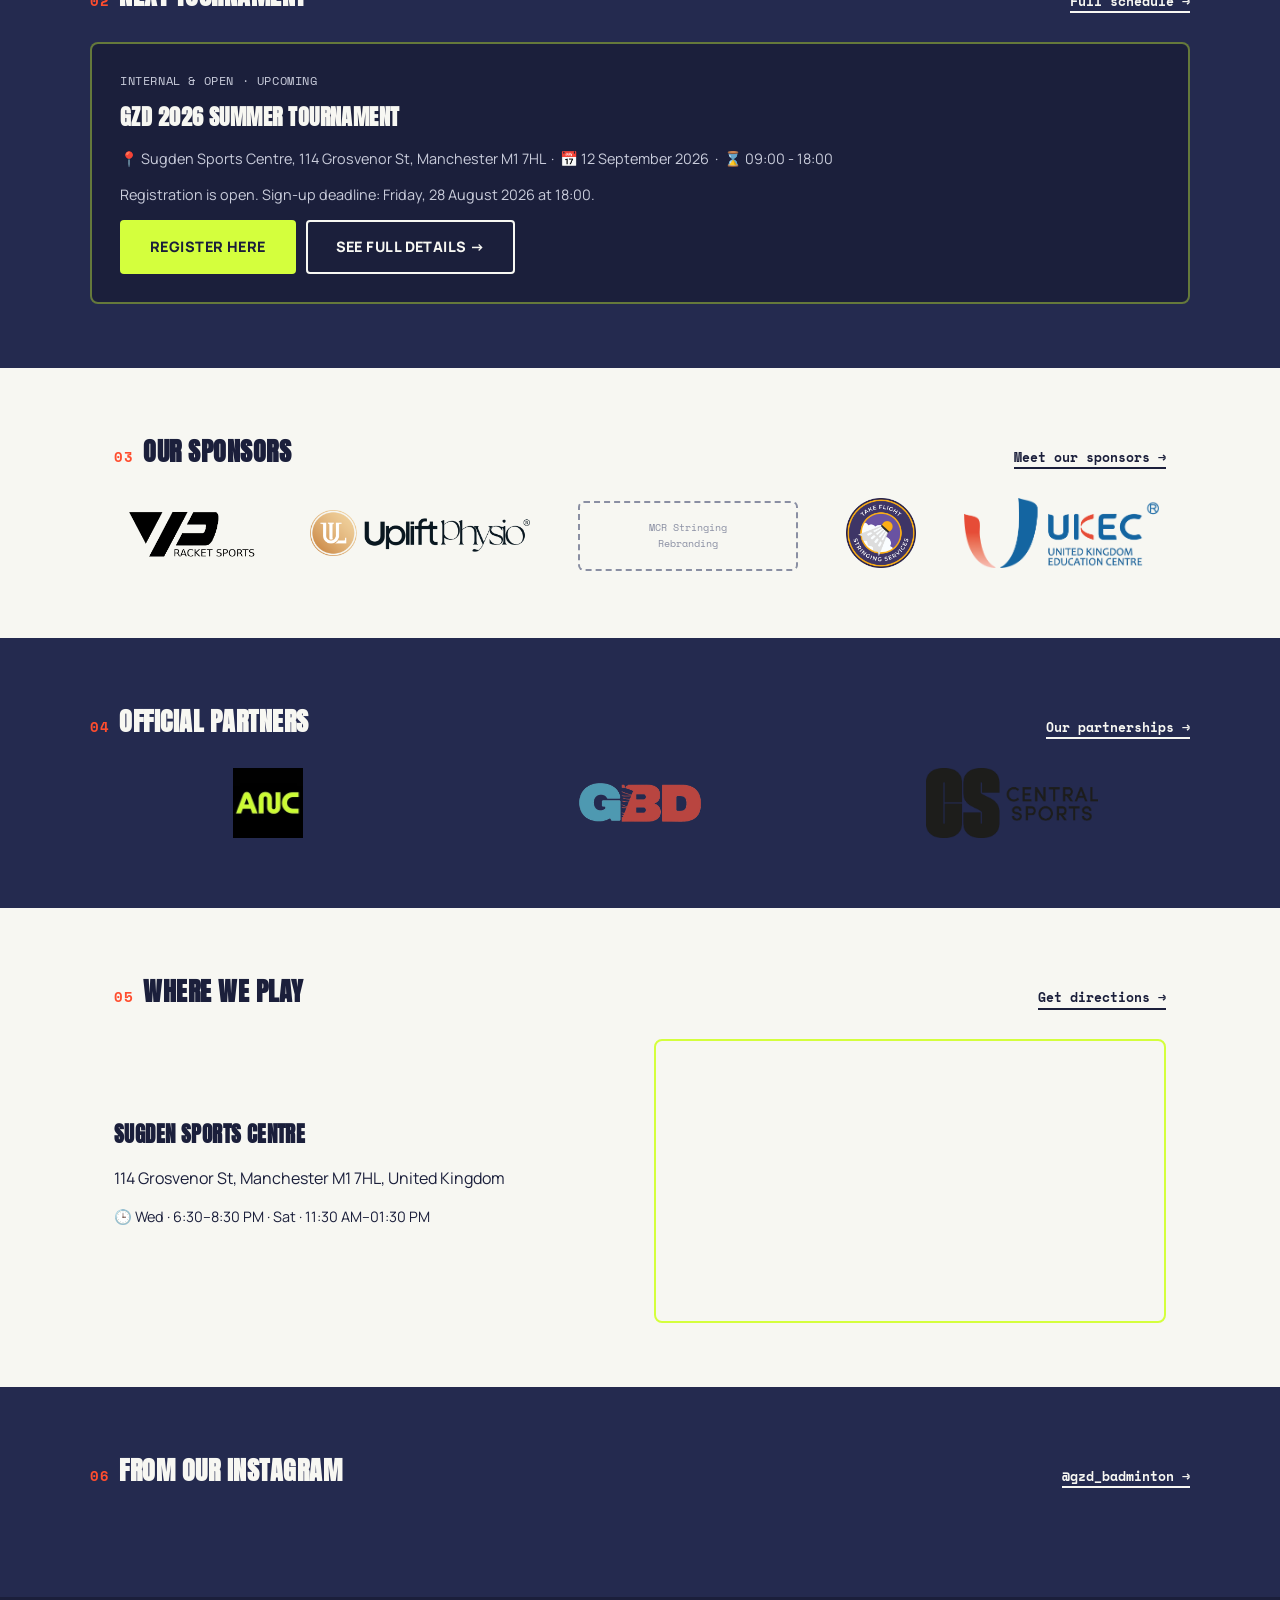
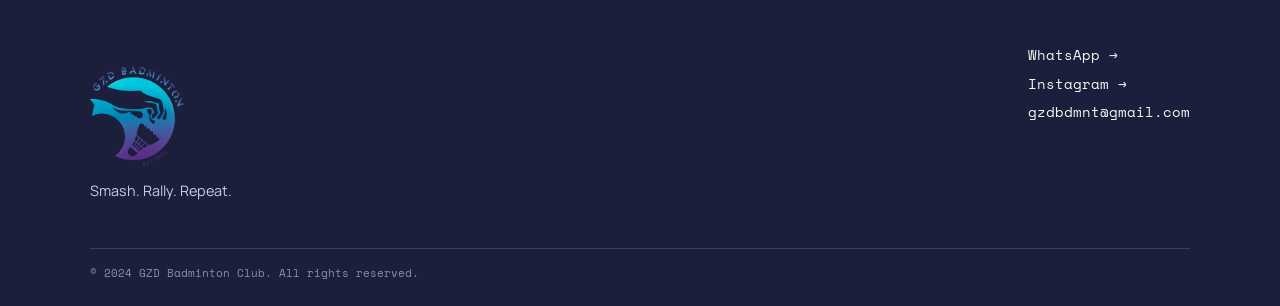
==== commit b75fb612: "Changed the CS logo, added UKEC sponsor, updated CS code" ====
--- a/index.html
+++ b/index.html
@@ -90,7 +90,7 @@
         <p><strong>Registration Link:</strong> <a href="https://forms.gle/jHBLmESLnd1ueZGv7" target="_blank" rel="noopener" class="hl-link">Register here<span class="hl-tooltip">Sign up now!</span></a></p>
         <p>&#128197; <strong>Sign-Up Deadline:</strong> Friday, 28 August 2026 at 18:00</p>
         <p>&#127939; <strong>Category 3:</strong> Open to <strong>all women players</strong>! Feel free to invite your friends to pair up for this tournament.</p>
-        <p>Please note that <strong>all male internal GZD players are only eligible to participate in Category 1 / 2</strong>. Please read the <a href="assets/Sept_2026_Tournament/GZD_2026_Tournament_Rulebook_v4.pdf" target="_blank" rel="noopener" class="hl-link">Rulebook<span class="hl-tooltip">View PDF</span></a> and <a href="assets/Sept_2026_Tournament/GZD_Tournament_Handbook_2026.pdf" target="_blank" rel="noopener" class="hl-link">Handbook<span class="hl-tooltip">View PDF</span></a> carefully for further details.</p>
+        <p>Please note that <strong>all male internal GZD players are only eligible to participate in Category 1 / 2</strong>. Please read the <a href="assets/Sept_2026_Tournament/GZD_2026_Tournament_Rulebook_v5.pdf" target="_blank" rel="noopener" class="hl-link">Rulebook<span class="hl-tooltip">View PDF</span></a> and <a href="assets/Sept_2026_Tournament/GZD_Tournament_NEW_Handbook_2026.pdf" target="_blank" rel="noopener" class="hl-link">Handbook<span class="hl-tooltip">View PDF</span></a> carefully for further details.</p>
         <p>If you have any questions, feel free to drop us a message!</p>
         <span class="date">9 Aug 2026</span>
       </div>
@@ -143,6 +143,9 @@
     <a href="https://www.instagram.com/takeflightstringing/" target="_blank" rel="noopener">
       <img src="assets/images/MCR_Take_Flight_logo.png" alt="MCR Take Flight logo" class="sponsor-logo-img">
     </a>
+    <a href="https://www.uk-education-centre.com/" target="_blank" rel="noopener">
+      <img src="assets/images/UKEC_logo.png" alt="UKEC - United Kingdom Education Centre logo" class="sponsor-logo-img">
+    </a>
   </div>
 </section>
 
@@ -158,6 +161,9 @@
     </a>
     <a href="https://www.greatbritishdoner.com/" target="_blank" rel="noopener" class="strip-link" data-name="Great British Doner">
       <img src="assets/images/great-british-doner-logo.png" alt="Great British Doner logo" class="sponsor-logo-img">
+    </a>
+    <a href="https://centralsports.co.uk/" target="_blank" rel="noopener">
+      <img src="assets/images/Central_Sports_LOGO_BLACK.png" alt="Central Sports logo" class="sponsor-logo-img">
     </a>
   </div>
 </section>
@@ -187,12 +193,12 @@
     <a href="https://instagram.com/gzd_badminton" target="_blank" rel="noopener" class="see-all">@gzd_badminton &rarr;</a>
   </div>
   <div class="instagram-grid">
+    <blockquote class="instagram-media" data-instgrm-permalink="https://www.instagram.com/p/DblXd1lMU8Z/" data-instgrm-version="14"></blockquote>
+    <blockquote class="instagram-media" data-instgrm-permalink="https://www.instagram.com/p/DbbIxXptSqC/" data-instgrm-version="14"></blockquote>
     <blockquote class="instagram-media" data-instgrm-permalink="https://www.instagram.com/p/Daia4rusORI/" data-instgrm-version="14"></blockquote>
     <blockquote class="instagram-media" data-instgrm-permalink="https://www.instagram.com/p/DaFPNnHsWdB/" data-instgrm-version="14"></blockquote>
     <blockquote class="instagram-media" data-instgrm-permalink="https://www.instagram.com/p/DZqYLaat66b/" data-instgrm-version="14"></blockquote>
     <blockquote class="instagram-media" data-instgrm-permalink="https://www.instagram.com/p/DYw5mwrtFrS/" data-instgrm-version="14"></blockquote>
-    <blockquote class="instagram-media" data-instgrm-permalink="https://www.instagram.com/p/DYj5NTRDfmm/" data-instgrm-version="14"></blockquote>
-    <blockquote class="instagram-media" data-instgrm-permalink="https://www.instagram.com/p/DYedNxEiNuS/" data-instgrm-version="14"></blockquote>
   </div>
   <script async src="//www.instagram.com/embed.js"></script>
 </section>
--- a/css/styles.css
+++ b/css/styles.css
@@ -110,7 +110,7 @@
 .announcement-card .announcement-image{flex:0 0 auto;width:200px;height:auto;align-self:stretch;object-fit:cover;margin:0;border:2px solid var(--court-indigo);border-radius:8px;}
 @media (max-width:640px){
   .announcement-card.announcement-with-image{flex-direction:column;}
-  .announcement-card .announcement-image{width:100%;max-width:280px;height:220px;align-self:center;margin-top:14px;}
+  .announcement-card .announcement-image{width:100%;max-width:240px;height:auto;object-fit:contain;align-self:center;margin-top:14px;}
 }
 .loading-msg,.error-msg{font-family:'Space Mono',monospace;color:var(--line-grey);}
 
@@ -149,8 +149,9 @@
 
 .sponsor-tier{margin-bottom:40px;}
 .sponsor-tier-name{font-family:'Space Mono',monospace;font-size:0.85rem;letter-spacing:0.06em;color:var(--smash-orange);text-transform:uppercase;margin-bottom:18px;font-weight:700;}
-.sponsor-grid{display:grid;grid-template-columns:repeat(auto-fit,minmax(200px,1fr));gap:18px;}
-.sponsor-card{background:#fff;border:2px solid var(--court-indigo);border-radius:6px;padding:20px;text-align:center;display:block;}
+.sponsor-grid{display:flex;flex-wrap:wrap;justify-content:center;align-items:stretch;gap:18px;}
+.sponsor-grid .sponsor-card{flex:0 1 260px;max-width:260px;}
+.sponsor-card{background:#fff;border:2px solid var(--court-indigo);border-radius:6px;padding:20px;text-align:center;display:flex;flex-direction:column;}
 .sponsor-card .sponsor-logo-img{max-height:60px;max-width:100%;object-fit:contain;margin:0 auto 14px;display:block;}
 .sponsor-card .sponsor-slot{margin:0 auto 14px;}
 .sponsor-card h4{margin:0 0 6px;font-size:0.95rem;font-weight:800;color:var(--court-indigo);}
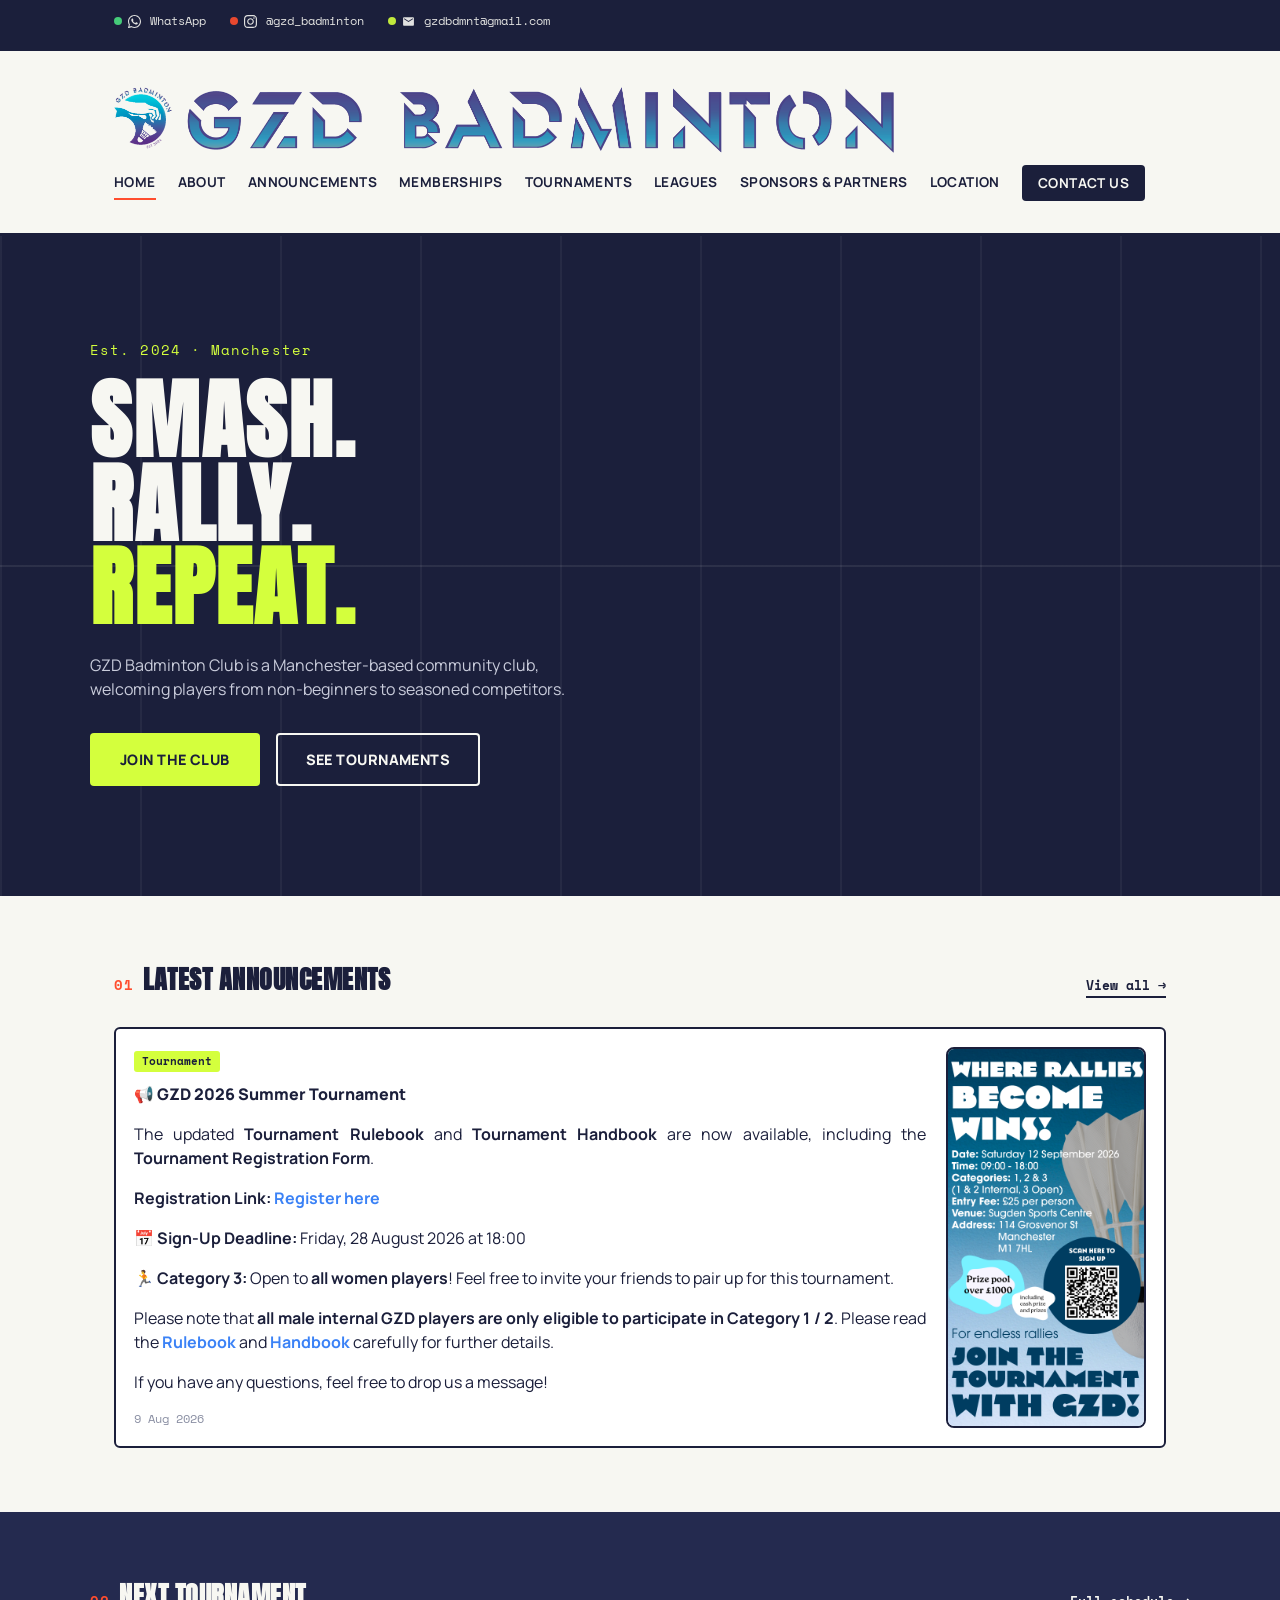
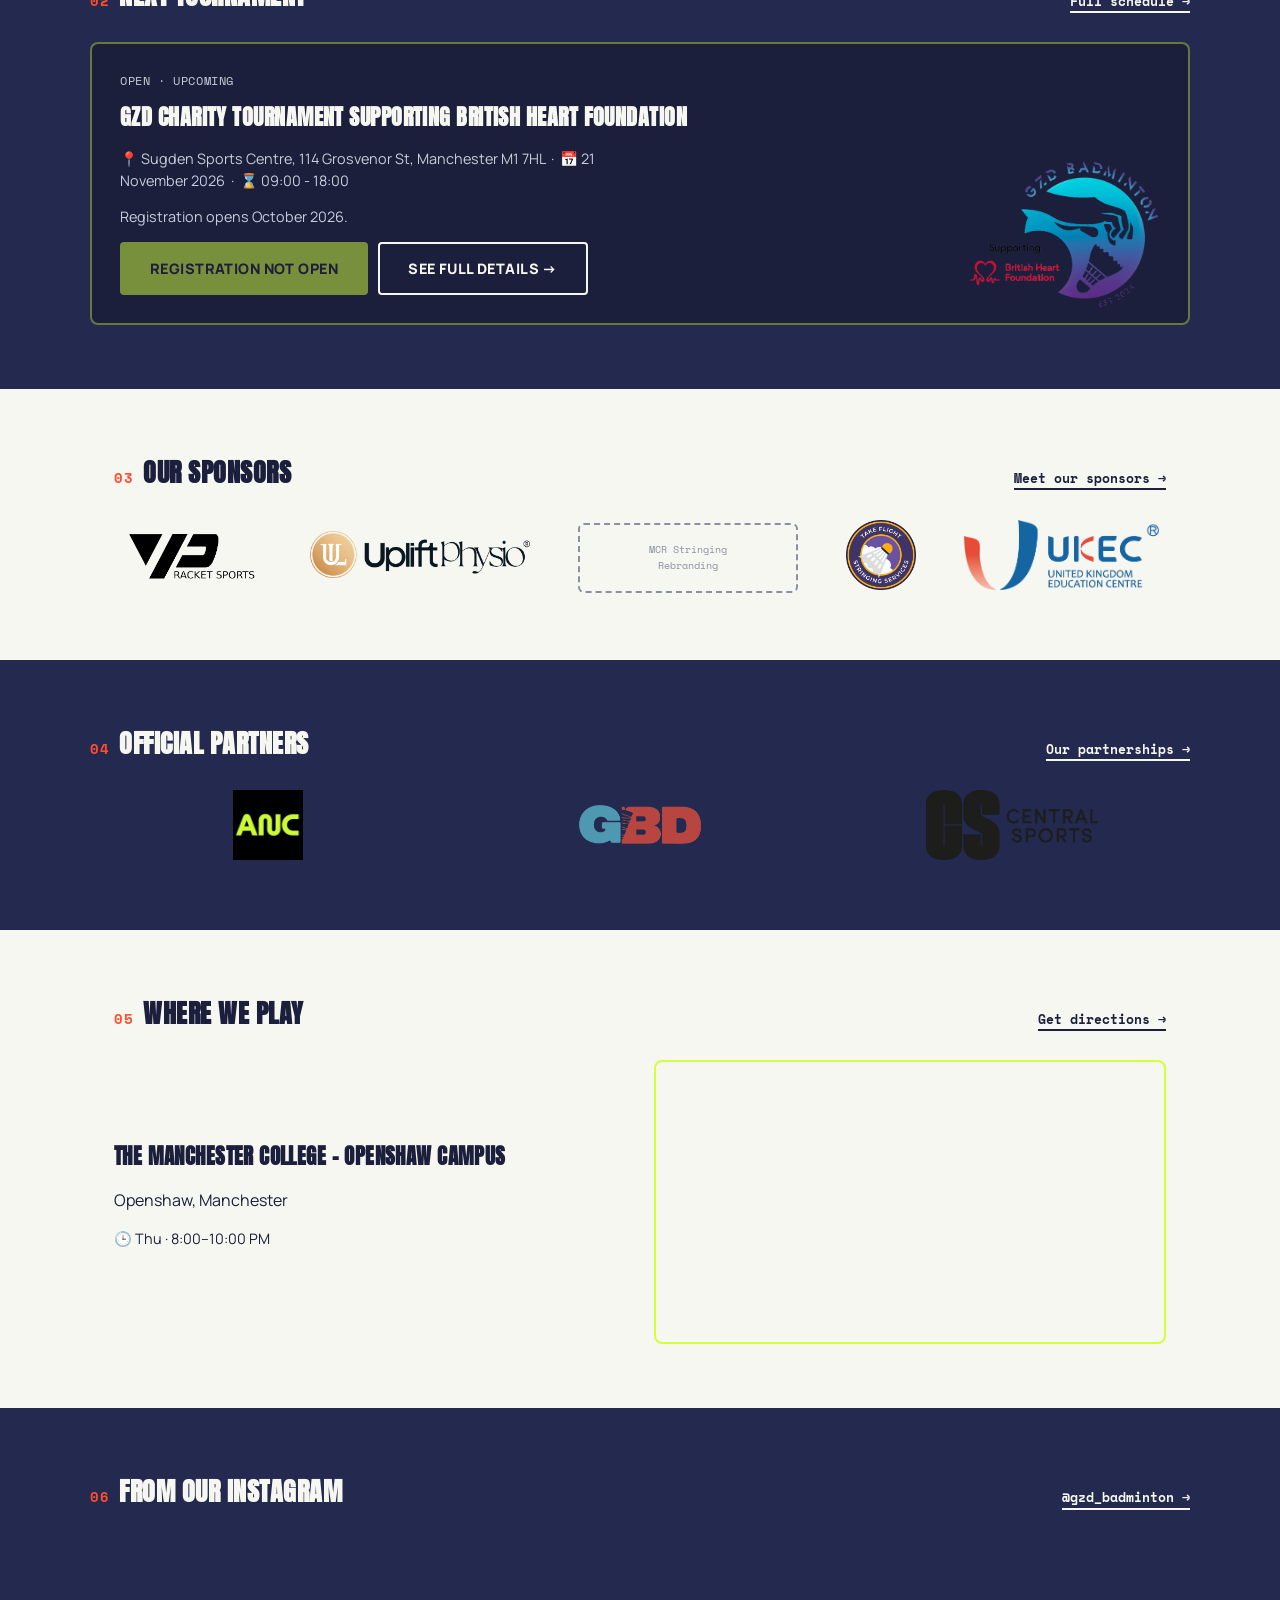
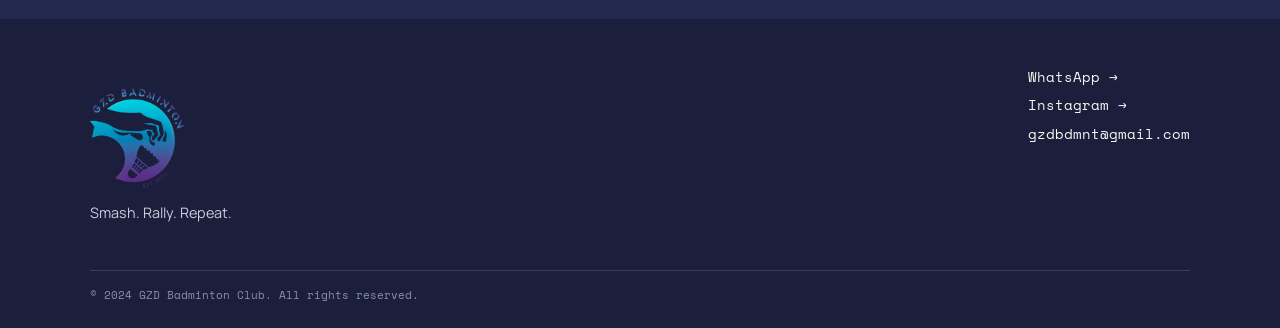
==== commit cd5bec8f: "Updated past tournament and new session location" ====
--- a/index.html
+++ b/index.html
@@ -112,14 +112,15 @@
     <h2><span class="num">02</span> Next Tournament</h2>
     <a href="tournaments.html" class="see-all">Full schedule &rarr;</a>
   </div>
-  <div class="tournament-card-full">
+  <div class="tournament-card-full has-corner-logo">
+    <img src="assets/images/gzd-bhf-charity-logo.png" alt="GZD Badminton supporting British Heart Foundation" class="tournament-corner-logo">
     <div class="tournament-info">
-      <p class="tournament-tag">INTERNAL &amp; OPEN &middot; UPCOMING</p>
-      <h3>GZD 2026 Summer Tournament</h3>
-      <p class="tournament-meta">&#128205; Sugden Sports Centre, 114 Grosvenor St, Manchester M1 7HL &nbsp;&middot;&nbsp; &#128197; 12 September 2026 &nbsp;&middot;&nbsp; &#8987; 09:00 - 18:00</p>
-      <p class="tournament-meta">Registration is open. Sign-up deadline: Friday, 28 August 2026 at 18:00.</p>
+      <p class="tournament-tag">OPEN &middot; UPCOMING</p>
+      <h3>GZD Charity Tournament Supporting British Heart Foundation</h3>
+      <p class="tournament-meta">&#128205; Sugden Sports Centre, 114 Grosvenor St, Manchester M1 7HL &nbsp;&middot;&nbsp; &#128197; 21 November 2026 &nbsp;&middot;&nbsp; &#8987; 09:00 - 18:00</p>
+      <p class="tournament-meta">Registration opens October 2026.</p>
       <div style="display:flex;flex-wrap:wrap;gap:10px;margin-top:10px;">
-        <a href="https://forms.gle/jHBLmESLnd1ueZGv7" target="_blank" rel="noopener" class="btn btn-primary">Register Here</a>
+        <span class="btn btn-primary btn-disabled-inline" aria-disabled="true">Registration Not Open</span>
         <a href="tournaments.html" class="btn btn-ghost">See Full Details &rarr;</a>
       </div>
     </div>
@@ -176,12 +177,12 @@
   </div>
   <div class="location-card">
     <div>
-      <h3>Sugden Sports Centre</h3>
-      <p>114 Grosvenor St, Manchester M1 7HL, United Kingdom</p>
-      <p class="tournament-meta">🕒 Wed &middot; 6:30&ndash;8:30 PM &middot; Sat &middot; 11:30 AM&ndash;01:30 PM</p>
+      <h3>The Manchester College - Openshaw Campus</h3>
+      <p>Openshaw, Manchester</p>
+      <p class="tournament-meta">🕒 Thu &middot; 8:00&ndash;10:00 PM</p>
     </div>
     <div class="map-embed-wrap">
-      <iframe class="map-embed" src="https://www.google.com/maps/embed?pb=!1m18!1m12!1m3!1d2374.848945107397!2d-2.2388862230264333!3d53.47115966537699!2m3!1f0!2f0!3f0!3m2!1i1024!2i768!4f13.1!3m3!1m2!1s0x487bb19313a21b19%3A0x2110fde1510f2b34!2sSugden%20Sports%20Centre!5e0!3m2!1sen!2snl!4v1782262555022!5m2!1sen!2snl" loading="lazy" referrerpolicy="no-referrer-when-downgrade" title="Venue map"></iframe>
+      <iframe class="map-embed" src="https://www.google.com/maps/embed?pb=!1m18!1m12!1m3!1d2374.725823125534!2d-2.188251568129877!3d53.47335996617058!2m3!1f0!2f0!3f0!3m2!1i1024!2i768!4f13.1!3m3!1m2!1s0x487bb16964412e7d%3A0xf652888308aff42e!2sThe%20Manchester%20College%20-%20Openshaw%20Campus!5e0!3m2!1sen!2snl!4v1783859756112!5m2!1sen!2snl" loading="lazy" referrerpolicy="no-referrer-when-downgrade" title="Venue map"></iframe>
     </div>
   </div>
 </section>
@@ -193,12 +194,12 @@
     <a href="https://instagram.com/gzd_badminton" target="_blank" rel="noopener" class="see-all">@gzd_badminton &rarr;</a>
   </div>
   <div class="instagram-grid">
-    <blockquote class="instagram-media" data-instgrm-permalink="https://www.instagram.com/p/DblXd1lMU8Z/" data-instgrm-version="14"></blockquote>
-    <blockquote class="instagram-media" data-instgrm-permalink="https://www.instagram.com/p/DbbIxXptSqC/" data-instgrm-version="14"></blockquote>
-    <blockquote class="instagram-media" data-instgrm-permalink="https://www.instagram.com/p/Daia4rusORI/" data-instgrm-version="14"></blockquote>
-    <blockquote class="instagram-media" data-instgrm-permalink="https://www.instagram.com/p/DaFPNnHsWdB/" data-instgrm-version="14"></blockquote>
-    <blockquote class="instagram-media" data-instgrm-permalink="https://www.instagram.com/p/DZqYLaat66b/" data-instgrm-version="14"></blockquote>
-    <blockquote class="instagram-media" data-instgrm-permalink="https://www.instagram.com/p/DYw5mwrtFrS/" data-instgrm-version="14"></blockquote>
+    <blockquote class="instagram-media" data-instgrm-permalink="https://www.instagram.com/p/DdM9_8BDbAh/" data-instgrm-version="14"></blockquote>
+    <blockquote class="instagram-media" data-instgrm-permalink="https://www.instagram.com/p/DWLuib0jUlO/" data-instgrm-version="14"></blockquote>
+    <blockquote class="instagram-media" data-instgrm-permalink="https://www.instagram.com/p/DdQ3zzrv2lT/" data-instgrm-version="14"></blockquote>
+    <blockquote class="instagram-media" data-instgrm-permalink="https://www.instagram.com/p/DdOVBcOxHf-/" data-instgrm-version="14"></blockquote>
+    <blockquote class="instagram-media" data-instgrm-permalink="https://www.instagram.com/p/DdEUb8DDYn_/" data-instgrm-version="14"></blockquote>
+    <blockquote class="instagram-media" data-instgrm-permalink="https://www.instagram.com/p/DcvSjZkNfyo/" data-instgrm-version="14"></blockquote>
   </div>
   <script async src="//www.instagram.com/embed.js"></script>
 </section>
--- a/css/styles.css
+++ b/css/styles.css
@@ -312,6 +312,8 @@
 .result-2nd{color:#C9CCDB;}
 .result-3rd{color:#C9CCDB;font-weight:400;}
 .section-dark .result-2nd,.section-dark .result-3rd{color:#8A8FA3;}
+.result-category{font-family:'Space Mono',monospace;font-size:0.75rem;letter-spacing:0.05em;text-transform:uppercase;color:var(--smash-orange);margin:14px 0 4px;}
+.result-category:first-child{margin-top:0;}
 
 /* ===== Leagues page grade cards ===== */
 .grades-grid{display:grid;grid-template-columns:repeat(auto-fit,minmax(240px,1fr));gap:14px;margin-top:28px;}
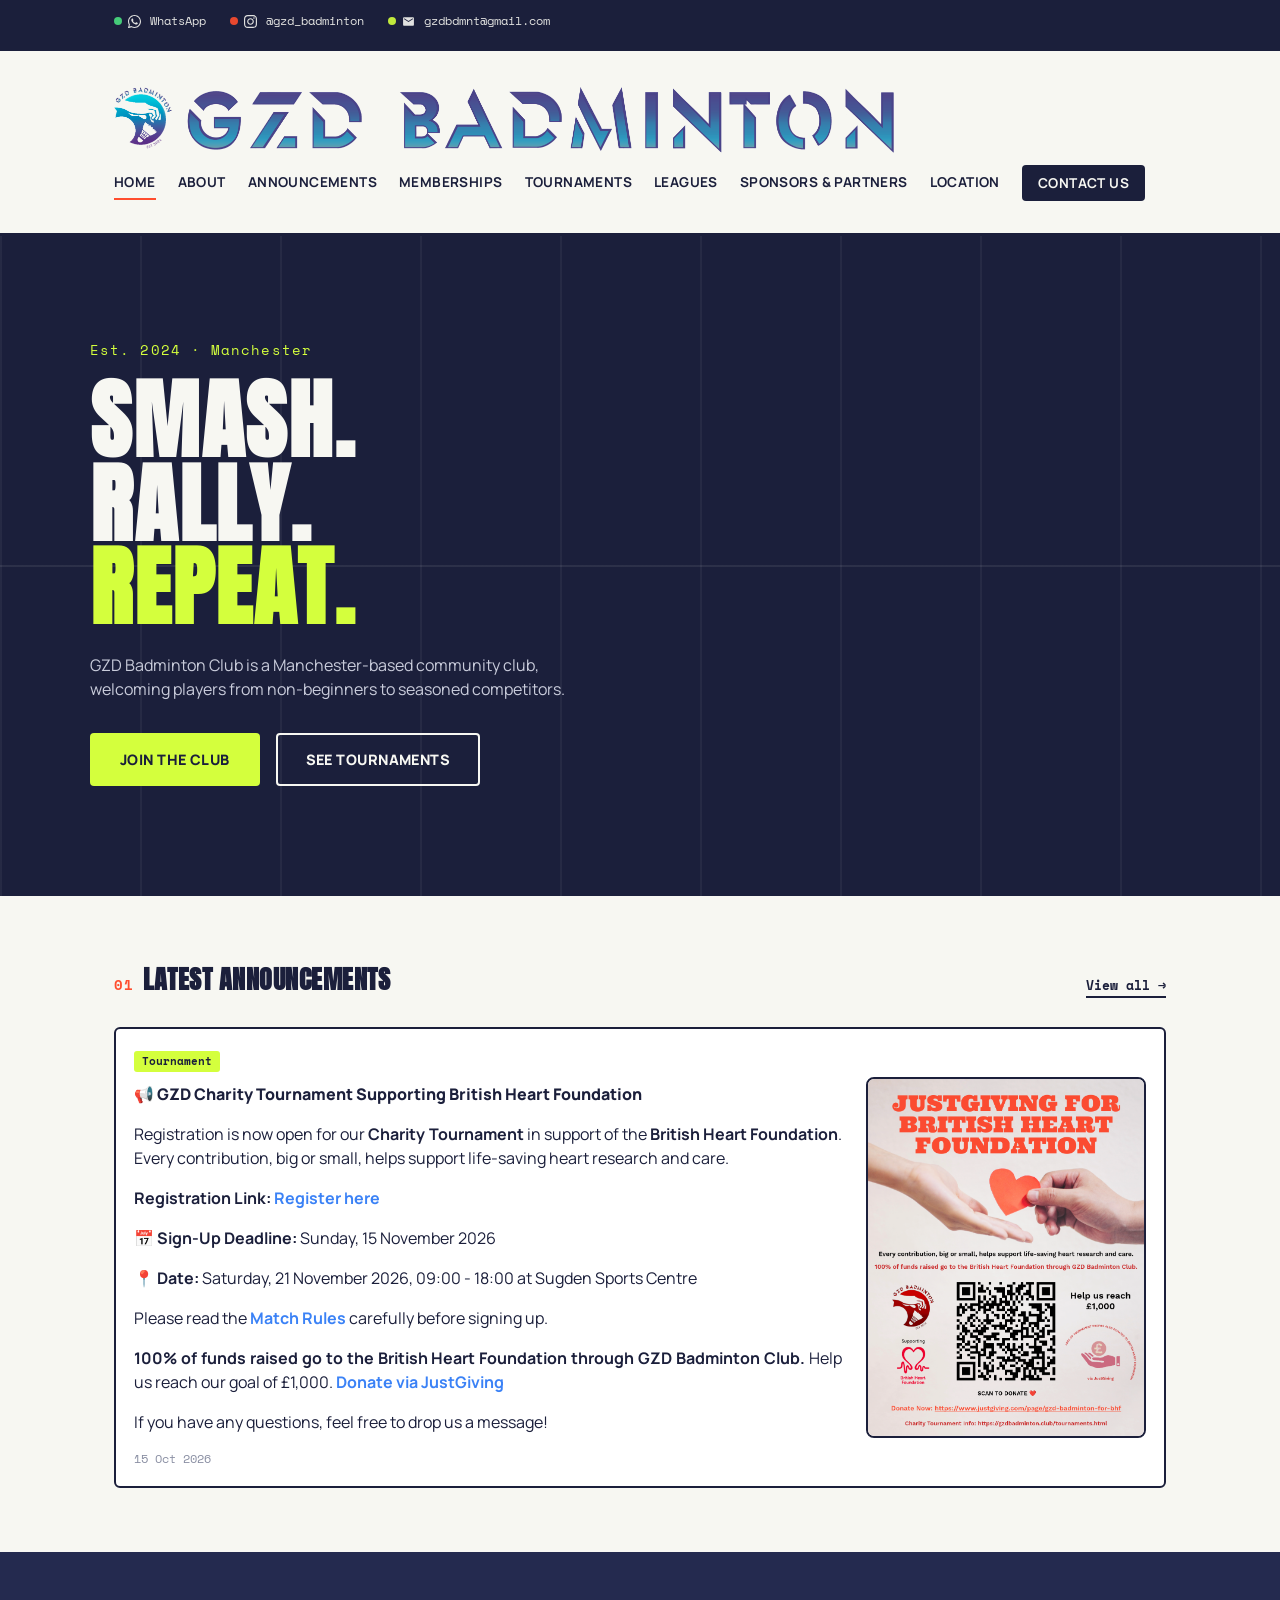
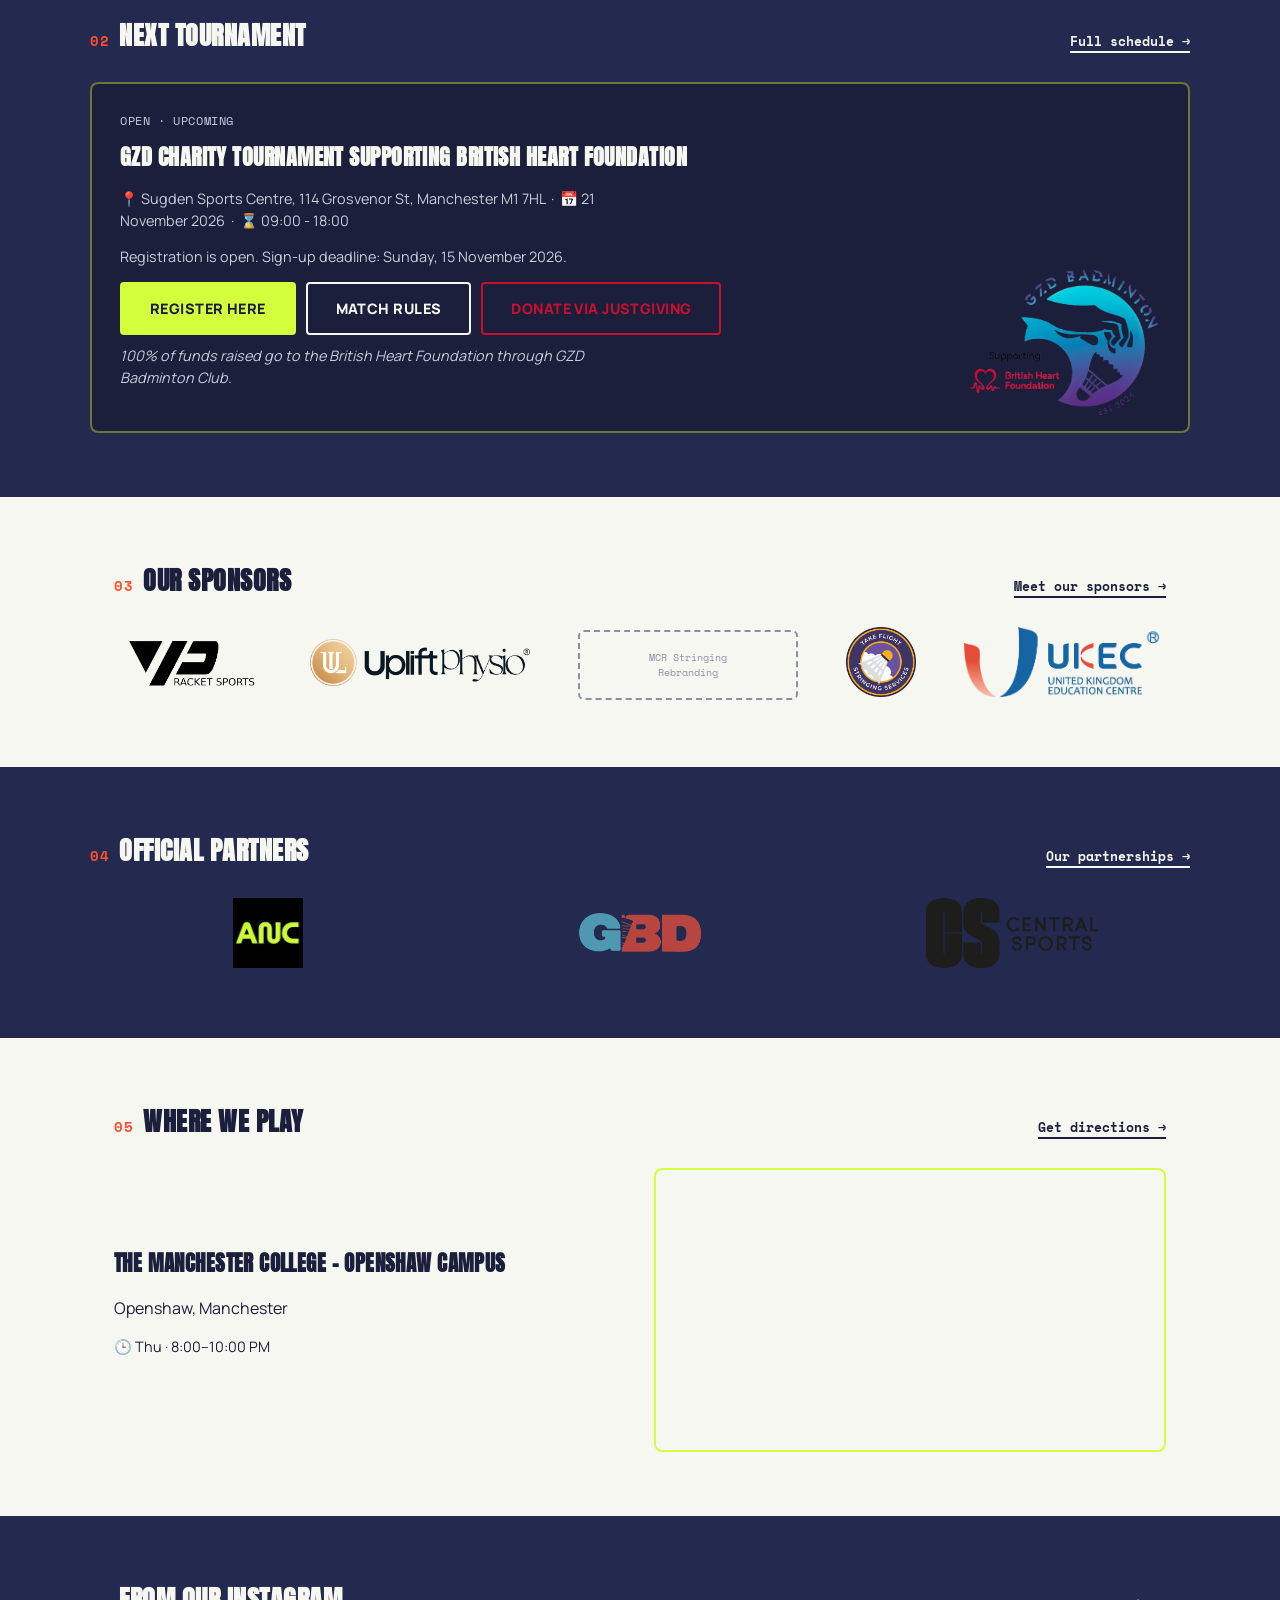
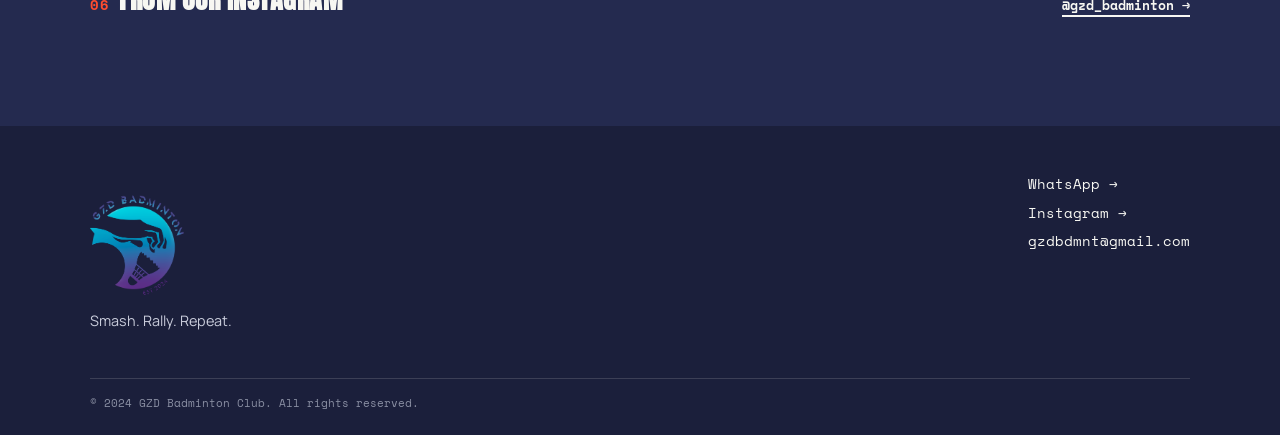
==== commit 1f3d9a9f: "Added new details for upcoming November 2026 tournament." ====
--- a/index.html
+++ b/index.html
@@ -85,16 +85,19 @@
     <div class="announcement-card announcement-with-image">
       <div class="announcement-content">
         <span class="tag">Tournament</span>
-        <h4>&#128226; GZD 2026 Summer Tournament</h4>
-        <p>The updated <strong>Tournament Rulebook</strong> and <strong>Tournament Handbook</strong> are now available, including the <strong>Tournament Registration Form</strong>.</p>
-        <p><strong>Registration Link:</strong> <a href="https://forms.gle/jHBLmESLnd1ueZGv7" target="_blank" rel="noopener" class="hl-link">Register here<span class="hl-tooltip">Sign up now!</span></a></p>
-        <p>&#128197; <strong>Sign-Up Deadline:</strong> Friday, 28 August 2026 at 18:00</p>
-        <p>&#127939; <strong>Category 3:</strong> Open to <strong>all women players</strong>! Feel free to invite your friends to pair up for this tournament.</p>
-        <p>Please note that <strong>all male internal GZD players are only eligible to participate in Category 1 / 2</strong>. Please read the <a href="assets/Sept_2026_Tournament/GZD_2026_Tournament_Rulebook_v5.pdf" target="_blank" rel="noopener" class="hl-link">Rulebook<span class="hl-tooltip">View PDF</span></a> and <a href="assets/Sept_2026_Tournament/GZD_Tournament_NEW_Handbook_2026.pdf" target="_blank" rel="noopener" class="hl-link">Handbook<span class="hl-tooltip">View PDF</span></a> carefully for further details.</p>
+        <h4>&#128226; GZD Charity Tournament Supporting British Heart Foundation</h4>
+        <p>Registration is now open for our <strong>Charity Tournament</strong> in support of the <strong>British Heart Foundation</strong>. Every contribution, big or small, helps support life-saving heart research and care.</p>
+        <p><strong>Registration Link:</strong> <a href="https://forms.gle/XWTecvfDQEkiqYcP7" target="_blank" rel="noopener" class="hl-link">Register here<span class="hl-tooltip">Sign up now!</span></a></p>
+        <p>&#128197; <strong>Sign-Up Deadline:</strong> Sunday, 15 November 2026</p>
+        <p>&#128205; <strong>Date:</strong> Saturday, 21 November 2026, 09:00 - 18:00 at Sugden Sports Centre</p>
+        <p>Please read the <a href="assets/Nov_2026_Tournament/Rules.png" target="_blank" rel="noopener" class="hl-link">Match Rules<span class="hl-tooltip">View image</span></a> carefully before signing up.</p>
+        <p><strong>100% of funds raised go to the British Heart Foundation through GZD Badminton Club.</strong> Help us reach our goal of &#163;1,000. <a href="https://www.justgiving.com/page/gzd-badminton-for-bhf" target="_blank" rel="noopener" class="hl-link">Donate via JustGiving<span class="hl-tooltip">Donate now!</span></a></p>
         <p>If you have any questions, feel free to drop us a message!</p>
-        <span class="date">9 Aug 2026</span>
+        <span class="date">15 Oct 2026</span>
       </div>
-      <img src="assets/Sept_2026_Tournament/GZD_2026_Summer_Tournament_Poster.png" alt="GZD 2026 Summer Tournament poster" class="announcement-image">
+      <a href="assets/Nov_2026_Tournament/GZD x BHF Donation Poster.png" target="_blank" rel="noopener" class="announcement-image-link">
+        <img src="assets/Nov_2026_Tournament/GZD x BHF Donation Poster.png" alt="JustGiving for British Heart Foundation donation poster" class="announcement-image">
+      </a>
     </div>
   </div>
 </section>
@@ -118,11 +121,13 @@
       <p class="tournament-tag">OPEN &middot; UPCOMING</p>
       <h3>GZD Charity Tournament Supporting British Heart Foundation</h3>
       <p class="tournament-meta">&#128205; Sugden Sports Centre, 114 Grosvenor St, Manchester M1 7HL &nbsp;&middot;&nbsp; &#128197; 21 November 2026 &nbsp;&middot;&nbsp; &#8987; 09:00 - 18:00</p>
-      <p class="tournament-meta">Registration opens October 2026.</p>
+      <p class="tournament-meta">Registration is open. Sign-up deadline: Sunday, 15 November 2026.</p>
       <div style="display:flex;flex-wrap:wrap;gap:10px;margin-top:10px;">
-        <span class="btn btn-primary btn-disabled-inline" aria-disabled="true">Registration Not Open</span>
-        <a href="tournaments.html" class="btn btn-ghost">See Full Details &rarr;</a>
+        <a href="https://forms.gle/XWTecvfDQEkiqYcP7" target="_blank" rel="noopener" class="btn btn-primary">Register Here</a>
+        <a href="assets/Nov_2026_Tournament/Rules.png" target="_blank" rel="noopener" class="btn btn-ghost">Match Rules</a>
+        <a href="https://www.justgiving.com/page/gzd-badminton-for-bhf" target="_blank" rel="noopener" class="btn btn-ghost btn-bhf-red">Donate via JustGiving</a>
       </div>
+      <p class="tournament-meta" style="margin-top:10px;font-style:italic;">100% of funds raised go to the British Heart Foundation through GZD Badminton Club.</p>
     </div>
   </div>
 </section>
@@ -197,9 +202,9 @@
     <blockquote class="instagram-media" data-instgrm-permalink="https://www.instagram.com/p/DdM9_8BDbAh/" data-instgrm-version="14"></blockquote>
     <blockquote class="instagram-media" data-instgrm-permalink="https://www.instagram.com/p/DWLuib0jUlO/" data-instgrm-version="14"></blockquote>
     <blockquote class="instagram-media" data-instgrm-permalink="https://www.instagram.com/p/DdQ3zzrv2lT/" data-instgrm-version="14"></blockquote>
-    <blockquote class="instagram-media" data-instgrm-permalink="https://www.instagram.com/p/DdOVBcOxHf-/" data-instgrm-version="14"></blockquote>
     <blockquote class="instagram-media" data-instgrm-permalink="https://www.instagram.com/p/DdEUb8DDYn_/" data-instgrm-version="14"></blockquote>
     <blockquote class="instagram-media" data-instgrm-permalink="https://www.instagram.com/p/DcvSjZkNfyo/" data-instgrm-version="14"></blockquote>
+    <blockquote class="instagram-media" data-instgrm-permalink="https://www.instagram.com/p/DcdsfyTtLqC/" data-instgrm-version="14"></blockquote>
   </div>
   <script async src="//www.instagram.com/embed.js"></script>
 </section>
--- a/css/styles.css
+++ b/css/styles.css
@@ -77,6 +77,8 @@
 .btn-ghost:hover{background:var(--shuttle-white);color:var(--court-indigo);}
 .btn-outline-dark{border-color:var(--court-indigo);color:var(--court-indigo);background:transparent;}
 .btn-outline-dark:hover{background:var(--court-indigo);color:var(--shuttle-white);}
+.btn-bhf-red{border-color:#C8102E;color:#C8102E;}
+.btn-bhf-red:hover{background:#C8102E;color:var(--shuttle-white);}
 .btn-disabled{opacity:0.5;cursor:not-allowed;width:100%;margin-top:14px;}
 .btn-disabled-inline{opacity:0.5;cursor:not-allowed;}
 
@@ -105,12 +107,14 @@
 .announcement-card .tag{font-family:'Space Mono',monospace;font-size:0.7rem;background:var(--volt);color:var(--court-indigo);padding:2px 8px;border-radius:3px;display:inline-block;margin-bottom:10px;font-weight:700;}
 .announcement-card h4{margin:0 0 8px;font-size:1rem;font-weight:800;}
 .announcement-card .date{font-family:'Space Mono',monospace;font-size:0.75rem;color:var(--line-grey);display:block;margin-top:10px;}
-.announcement-card.announcement-with-image{display:flex;gap:20px;align-items:stretch;}
+.announcement-card.announcement-with-image{display:flex;gap:24px;align-items:center;}
 .announcement-content{flex:1 1 auto;min-width:0;}
-.announcement-card .announcement-image{flex:0 0 auto;width:200px;height:auto;align-self:stretch;object-fit:cover;margin:0;border:2px solid var(--court-indigo);border-radius:8px;}
+.announcement-image-link{flex:0 0 auto;display:block;width:280px;max-width:38%;}
+.announcement-card .announcement-image{display:block;width:100%;height:auto;object-fit:contain;border:2px solid var(--court-indigo);border-radius:8px;transition:opacity 0.15s ease;}
+.announcement-image-link:hover .announcement-image{opacity:0.85;}
 @media (max-width:640px){
   .announcement-card.announcement-with-image{flex-direction:column;}
-  .announcement-card .announcement-image{width:100%;max-width:240px;height:auto;object-fit:contain;align-self:center;margin-top:14px;}
+  .announcement-image-link{width:100%;max-width:280px;align-self:center;}
 }
 .loading-msg,.error-msg{font-family:'Space Mono',monospace;color:var(--line-grey);}
 
